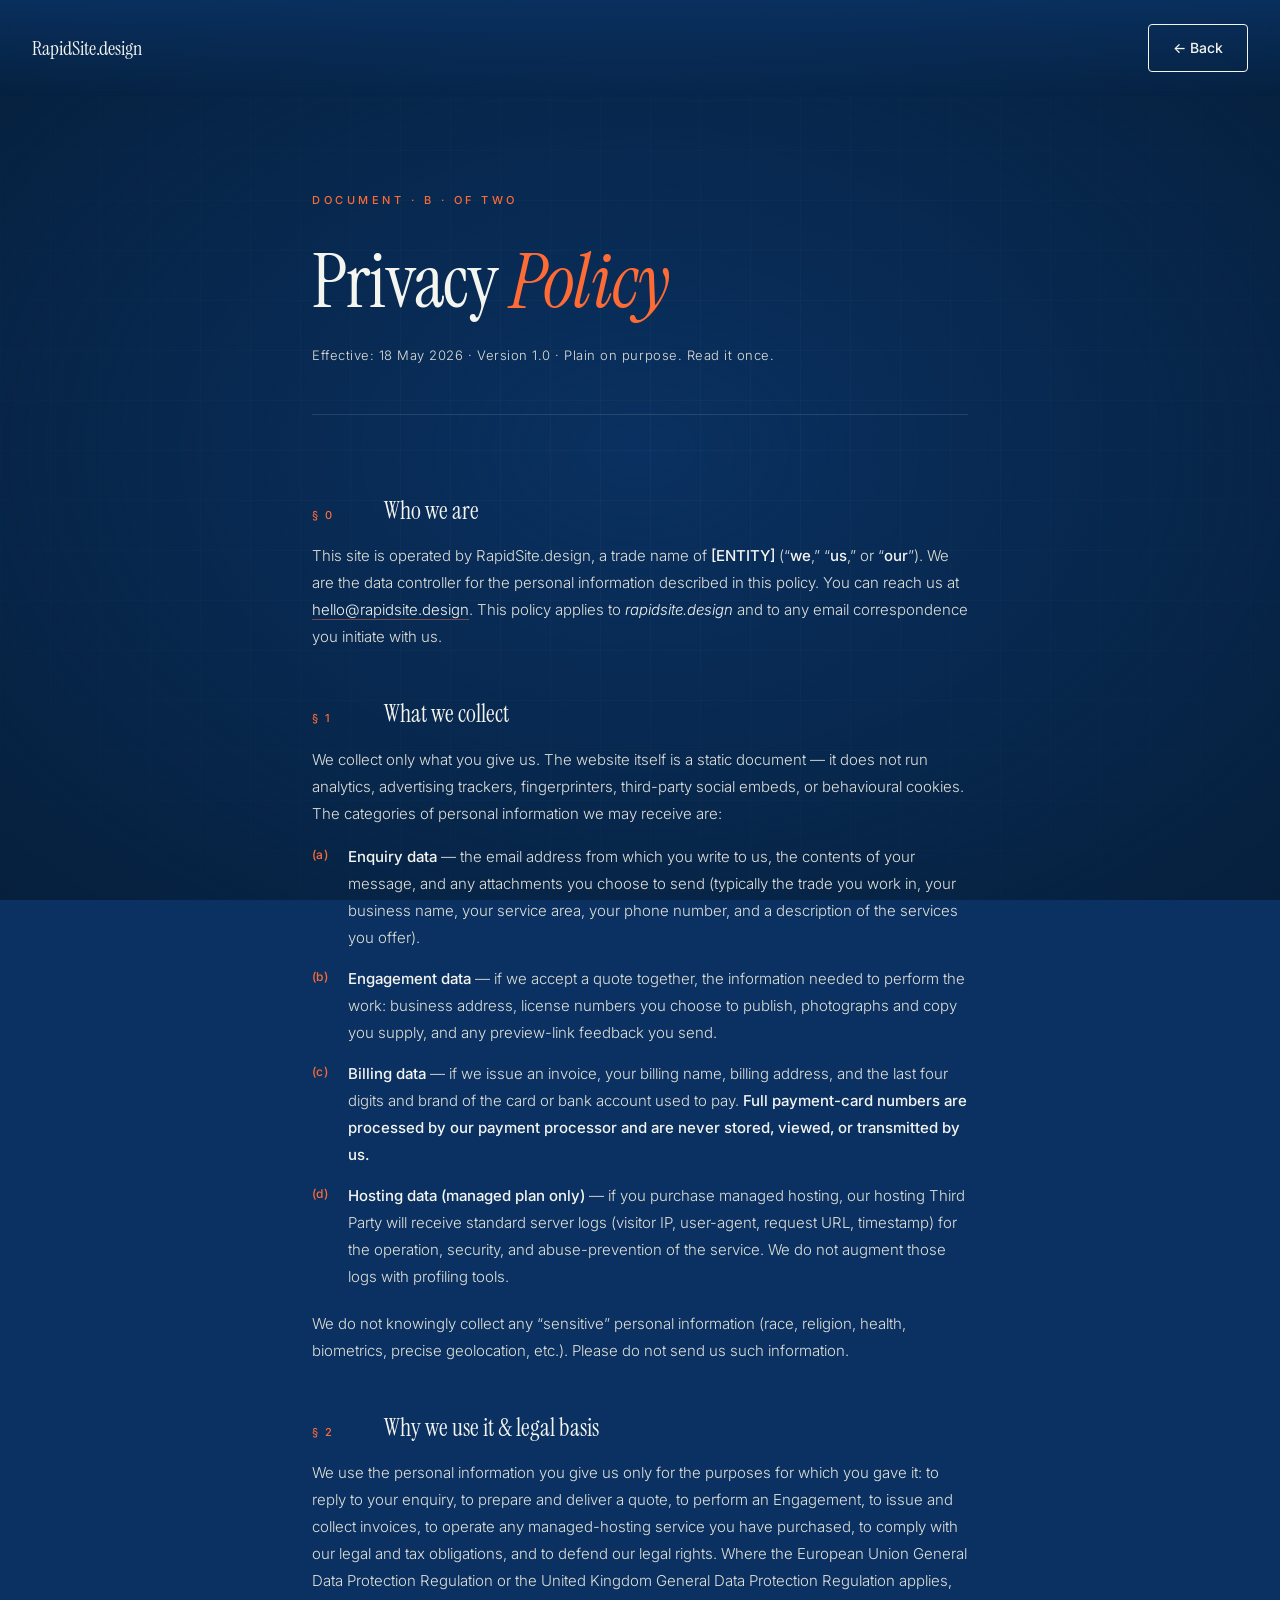
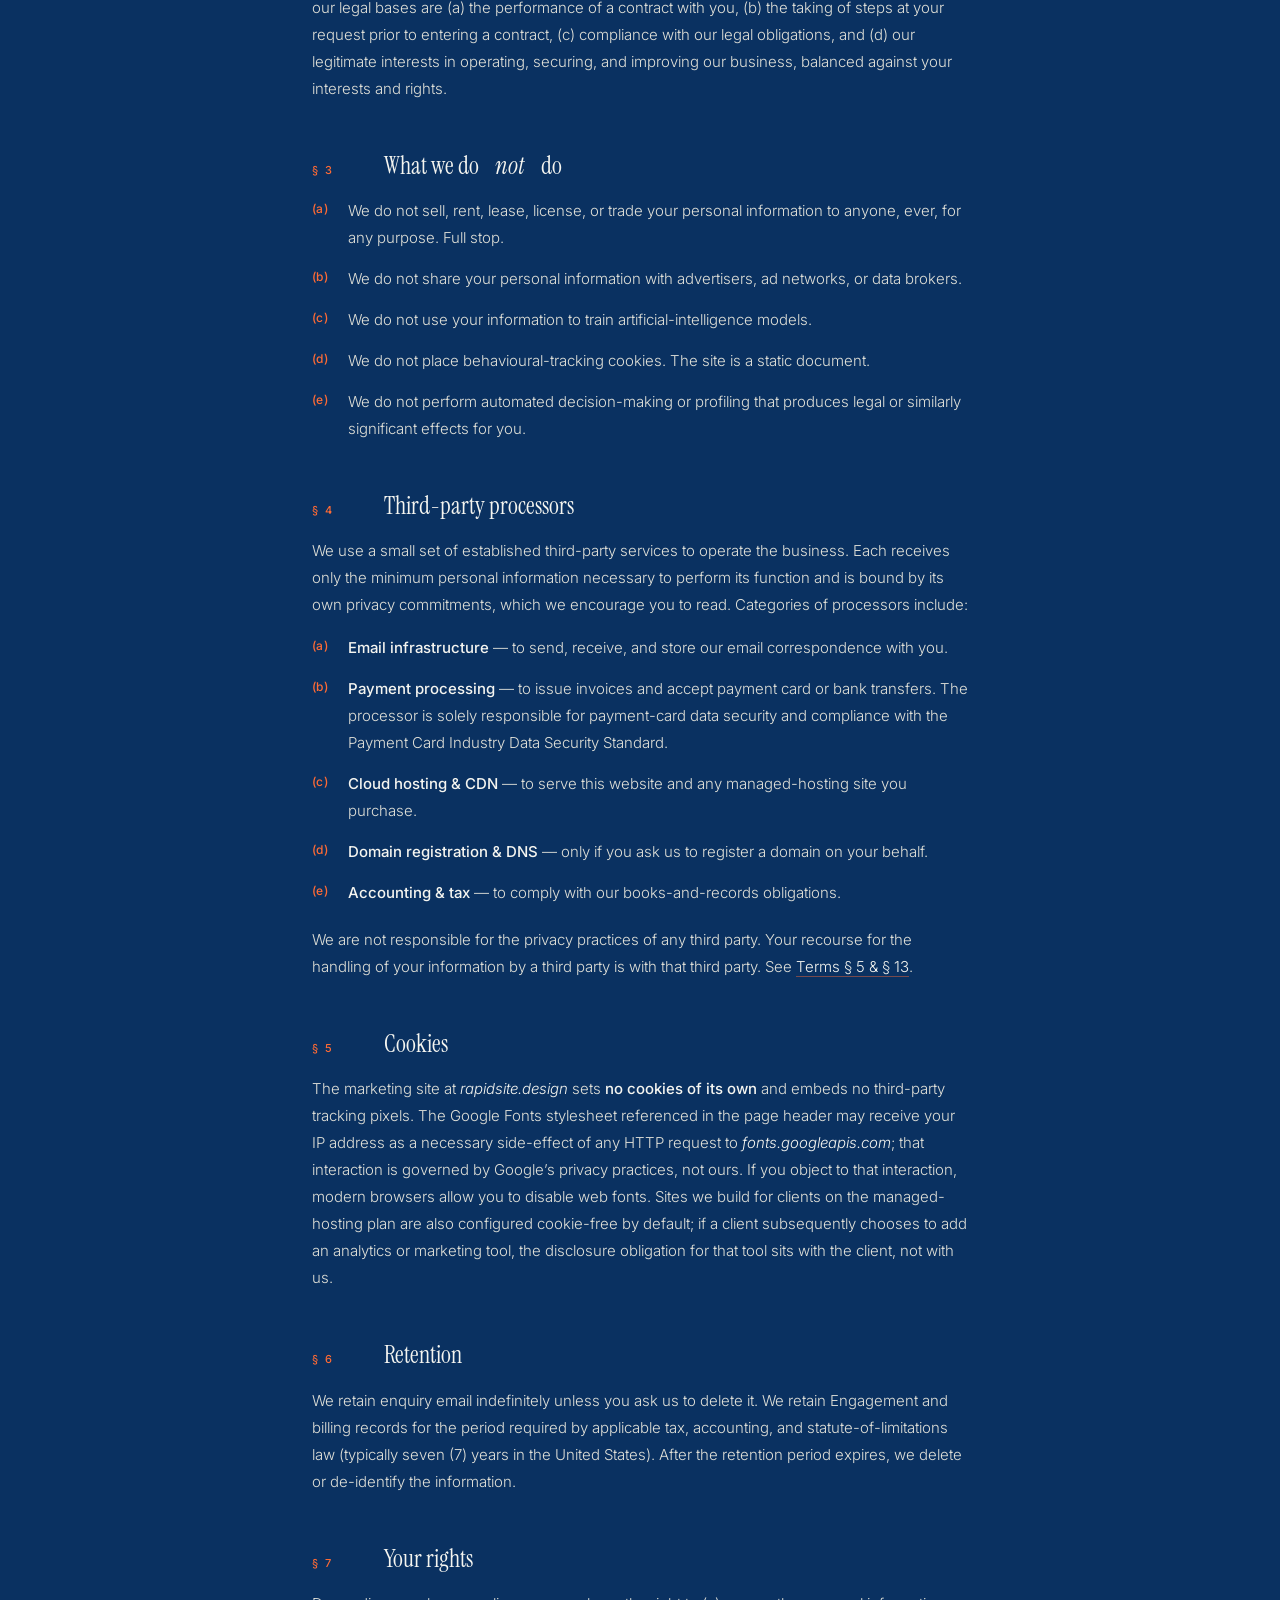
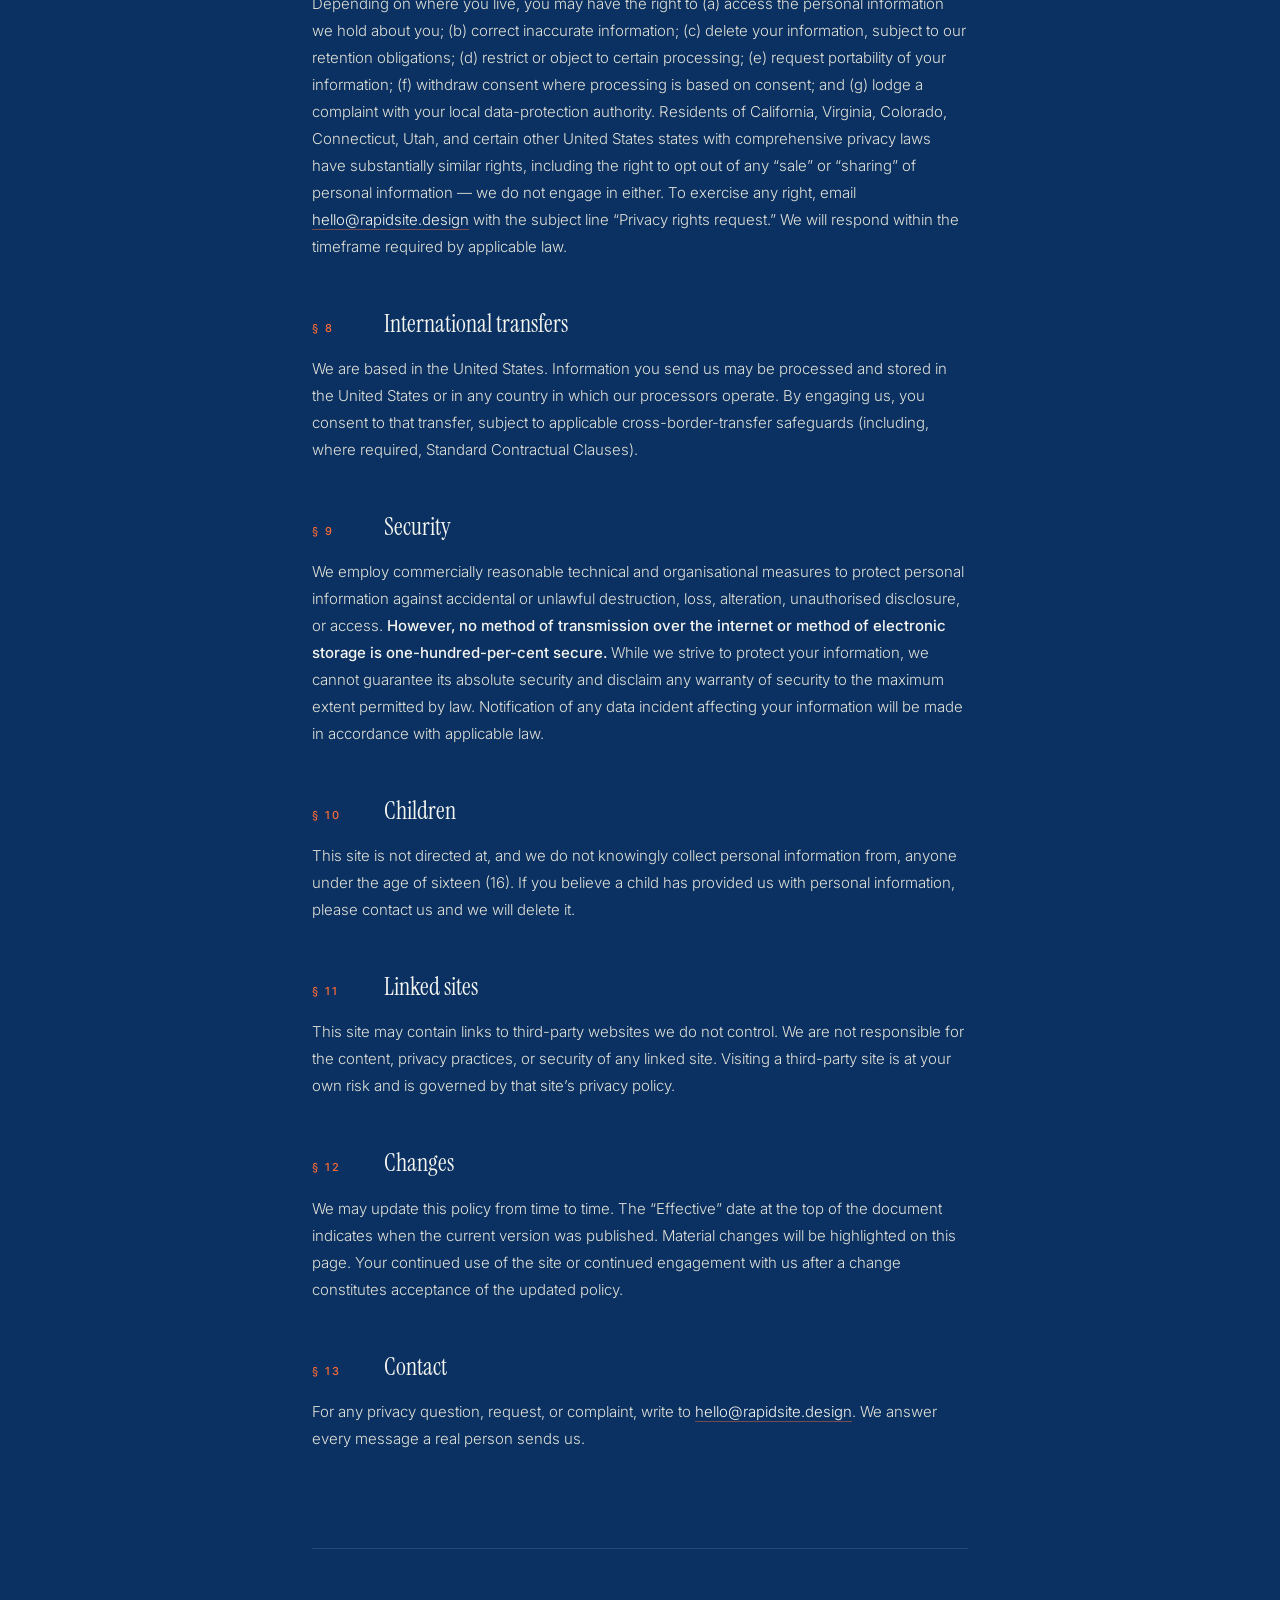
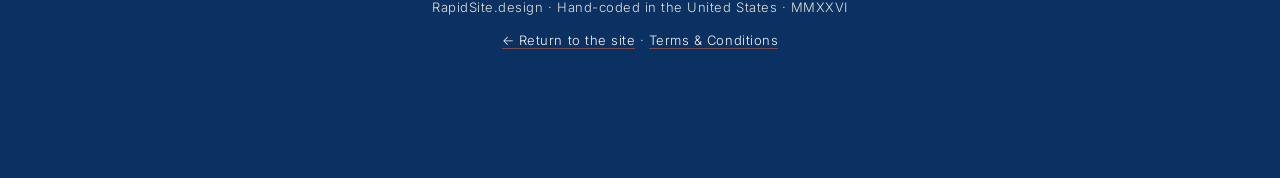
==== privacy.html @ 123881f0 "Initial commit: RapidSite.design - Hand-coded minimalist portfolio websites for trade businesses" ====
<!DOCTYPE html>
<html lang="en">
<head>
    <meta charset="UTF-8">
    <meta name="viewport" content="width=device-width, initial-scale=1.0">
    <title>Privacy Policy — RapidSite.design</title>
    <meta name="description" content="How RapidSite.design treats the very small amount of personal data it ever sees.">
    <link rel="preconnect" href="https://fonts.googleapis.com">
    <link rel="preconnect" href="https://fonts.gstatic.com" crossorigin>
    <link href="https://fonts.googleapis.com/css2?family=Instrument+Serif:ital,wght@0,400;0,500;0,600;1,400;1,500&family=Inter:wght@300;400;500;600&display=swap" rel="stylesheet">
    <link rel="icon" type="image/svg+xml" href="data:image/svg+xml,%3Csvg xmlns='http://www.w3.org/2000/svg' viewBox='0 0 64 64'%3E%3Crect width='64' height='64' fill='%230A3161'/%3E%3Cg stroke='%23FF6B35' stroke-width='2.5' fill='none' stroke-linecap='square'%3E%3Cpath d='M14 14 L14 50'/%3E%3Cpath d='M14 14 L34 14 Q44 14 44 24 Q44 34 34 34 L14 34'/%3E%3Cpath d='M30 34 L48 50'/%3E%3C/g%3E%3Ccircle cx='52' cy='14' r='3' fill='%23FF6B35'/%3E%3C/svg%3E">
    <link rel="stylesheet" href="styles.css">
</head>
<body class="legal-body">
    <nav class="nav">
        <a href="index.html" class="nav-brand-link"><span class="nav-brand">RapidSite.design</span></a>
        <a href="index.html" class="nav-cta">&larr; Back</a>
    </nav>

    <main class="legal-page">
        <header class="legal-header">
            <span class="legal-kicker">DOCUMENT &middot; B &middot; OF TWO</span>
            <h1 class="legal-title">Privacy <em>Policy</em></h1>
            <p class="legal-meta">Effective: 18 May 2026 &middot; Version 1.0 &middot; Plain on purpose. Read it once.</p>
        </header>

        <section class="legal-section">
            <h2 class="legal-section-title"><span class="legal-num">&sect; 0</span> Who we are</h2>
            <p>This site is operated by RapidSite.design, a trade name of <strong>[ENTITY]</strong> (&ldquo;<strong>we</strong>,&rdquo; &ldquo;<strong>us</strong>,&rdquo; or &ldquo;<strong>our</strong>&rdquo;). We are the data controller for the personal information described in this policy. You can reach us at <a href="mailto:hello@rapidsite.design" class="legal-link">hello@rapidsite.design</a>. This policy applies to <em>rapidsite.design</em> and to any email correspondence you initiate with us.</p>
        </section>

        <section class="legal-section">
            <h2 class="legal-section-title"><span class="legal-num">&sect; 1</span> What we collect</h2>
            <p>We collect only what you give us. The website itself is a static document &mdash; it does not run analytics, advertising trackers, fingerprinters, third-party social embeds, or behavioural cookies. The categories of personal information we may receive are:</p>
            <ol class="legal-list">
                <li><strong>Enquiry data</strong> &mdash; the email address from which you write to us, the contents of your message, and any attachments you choose to send (typically the trade you work in, your business name, your service area, your phone number, and a description of the services you offer).</li>
                <li><strong>Engagement data</strong> &mdash; if we accept a quote together, the information needed to perform the work: business address, license numbers you choose to publish, photographs and copy you supply, and any preview-link feedback you send.</li>
                <li><strong>Billing data</strong> &mdash; if we issue an invoice, your billing name, billing address, and the last four digits and brand of the card or bank account used to pay. <strong>Full payment-card numbers are processed by our payment processor and are never stored, viewed, or transmitted by us.</strong></li>
                <li><strong>Hosting data (managed plan only)</strong> &mdash; if you purchase managed hosting, our hosting Third Party will receive standard server logs (visitor IP, user-agent, request URL, timestamp) for the operation, security, and abuse-prevention of the service. We do not augment those logs with profiling tools.</li>
            </ol>
            <p>We do not knowingly collect any &ldquo;sensitive&rdquo; personal information (race, religion, health, biometrics, precise geolocation, etc.). Please do not send us such information.</p>
        </section>

        <section class="legal-section">
            <h2 class="legal-section-title"><span class="legal-num">&sect; 2</span> Why we use it &amp; legal basis</h2>
            <p>We use the personal information you give us only for the purposes for which you gave it: to reply to your enquiry, to prepare and deliver a quote, to perform an Engagement, to issue and collect invoices, to operate any managed-hosting service you have purchased, to comply with our legal and tax obligations, and to defend our legal rights. Where the European Union General Data Protection Regulation or the United Kingdom General Data Protection Regulation applies, our legal bases are (a) the performance of a contract with you, (b) the taking of steps at your request prior to entering a contract, (c) compliance with our legal obligations, and (d) our legitimate interests in operating, securing, and improving our business, balanced against your interests and rights.</p>
        </section>

        <section class="legal-section">
            <h2 class="legal-section-title"><span class="legal-num">&sect; 3</span> What we do <em>not</em> do</h2>
            <ol class="legal-list">
                <li>We do not sell, rent, lease, license, or trade your personal information to anyone, ever, for any purpose. Full stop.</li>
                <li>We do not share your personal information with advertisers, ad networks, or data brokers.</li>
                <li>We do not use your information to train artificial-intelligence models.</li>
                <li>We do not place behavioural-tracking cookies. The site is a static document.</li>
                <li>We do not perform automated decision-making or profiling that produces legal or similarly significant effects for you.</li>
            </ol>
        </section>

        <section class="legal-section">
            <h2 class="legal-section-title"><span class="legal-num">&sect; 4</span> Third-party processors</h2>
            <p>We use a small set of established third-party services to operate the business. Each receives only the minimum personal information necessary to perform its function and is bound by its own privacy commitments, which we encourage you to read. Categories of processors include:</p>
            <ol class="legal-list">
                <li><strong>Email infrastructure</strong> &mdash; to send, receive, and store our email correspondence with you.</li>
                <li><strong>Payment processing</strong> &mdash; to issue invoices and accept payment card or bank transfers. The processor is solely responsible for payment-card data security and compliance with the Payment Card Industry Data Security Standard.</li>
                <li><strong>Cloud hosting &amp; CDN</strong> &mdash; to serve this website and any managed-hosting site you purchase.</li>
                <li><strong>Domain registration &amp; DNS</strong> &mdash; only if you ask us to register a domain on your behalf.</li>
                <li><strong>Accounting &amp; tax</strong> &mdash; to comply with our books-and-records obligations.</li>
            </ol>
            <p>We are not responsible for the privacy practices of any third party. Your recourse for the handling of your information by a third party is with that third party. See <a href="terms.html#fm" class="legal-link">Terms &sect; 5 &amp; &sect; 13</a>.</p>
        </section>

        <section class="legal-section">
            <h2 class="legal-section-title"><span class="legal-num">&sect; 5</span> Cookies</h2>
            <p>The marketing site at <em>rapidsite.design</em> sets <strong>no cookies of its own</strong> and embeds no third-party tracking pixels. The Google Fonts stylesheet referenced in the page header may receive your IP address as a necessary side-effect of any HTTP request to <em>fonts.googleapis.com</em>; that interaction is governed by Google&rsquo;s privacy practices, not ours. If you object to that interaction, modern browsers allow you to disable web fonts. Sites we build for clients on the managed-hosting plan are also configured cookie-free by default; if a client subsequently chooses to add an analytics or marketing tool, the disclosure obligation for that tool sits with the client, not with us.</p>
        </section>

        <section class="legal-section">
            <h2 class="legal-section-title"><span class="legal-num">&sect; 6</span> Retention</h2>
            <p>We retain enquiry email indefinitely unless you ask us to delete it. We retain Engagement and billing records for the period required by applicable tax, accounting, and statute-of-limitations law (typically seven (7) years in the United States). After the retention period expires, we delete or de-identify the information.</p>
        </section>

        <section class="legal-section">
            <h2 class="legal-section-title"><span class="legal-num">&sect; 7</span> Your rights</h2>
            <p>Depending on where you live, you may have the right to (a) access the personal information we hold about you; (b) correct inaccurate information; (c) delete your information, subject to our retention obligations; (d) restrict or object to certain processing; (e) request portability of your information; (f) withdraw consent where processing is based on consent; and (g) lodge a complaint with your local data-protection authority. Residents of California, Virginia, Colorado, Connecticut, Utah, and certain other United States states with comprehensive privacy laws have substantially similar rights, including the right to opt out of any &ldquo;sale&rdquo; or &ldquo;sharing&rdquo; of personal information &mdash; we do not engage in either. To exercise any right, email <a href="mailto:hello@rapidsite.design?subject=Privacy%20rights%20request" class="legal-link">hello@rapidsite.design</a> with the subject line &ldquo;Privacy rights request.&rdquo; We will respond within the timeframe required by applicable law.</p>
        </section>

        <section class="legal-section">
            <h2 class="legal-section-title"><span class="legal-num">&sect; 8</span> International transfers</h2>
            <p>We are based in the United States. Information you send us may be processed and stored in the United States or in any country in which our processors operate. By engaging us, you consent to that transfer, subject to applicable cross-border-transfer safeguards (including, where required, Standard Contractual Clauses).</p>
        </section>

        <section class="legal-section">
            <h2 class="legal-section-title"><span class="legal-num">&sect; 9</span> Security</h2>
            <p>We employ commercially reasonable technical and organisational measures to protect personal information against accidental or unlawful destruction, loss, alteration, unauthorised disclosure, or access. <strong>However, no method of transmission over the internet or method of electronic storage is one-hundred-per-cent secure.</strong> While we strive to protect your information, we cannot guarantee its absolute security and disclaim any warranty of security to the maximum extent permitted by law. Notification of any data incident affecting your information will be made in accordance with applicable law.</p>
        </section>

        <section class="legal-section">
            <h2 class="legal-section-title"><span class="legal-num">&sect; 10</span> Children</h2>
            <p>This site is not directed at, and we do not knowingly collect personal information from, anyone under the age of sixteen (16). If you believe a child has provided us with personal information, please contact us and we will delete it.</p>
        </section>

        <section class="legal-section">
            <h2 class="legal-section-title"><span class="legal-num">&sect; 11</span> Linked sites</h2>
            <p>This site may contain links to third-party websites we do not control. We are not responsible for the content, privacy practices, or security of any linked site. Visiting a third-party site is at your own risk and is governed by that site&rsquo;s privacy policy.</p>
        </section>

        <section class="legal-section">
            <h2 class="legal-section-title"><span class="legal-num">&sect; 12</span> Changes</h2>
            <p>We may update this policy from time to time. The &ldquo;Effective&rdquo; date at the top of the document indicates when the current version was published. Material changes will be highlighted on this page. Your continued use of the site or continued engagement with us after a change constitutes acceptance of the updated policy.</p>
        </section>

        <section class="legal-section">
            <h2 class="legal-section-title"><span class="legal-num">&sect; 13</span> Contact</h2>
            <p>For any privacy question, request, or complaint, write to <a href="mailto:hello@rapidsite.design?subject=Privacy" class="legal-link">hello@rapidsite.design</a>. We answer every message a real person sends us.</p>
        </section>

        <footer class="legal-footer">
            <p class="legal-meta">RapidSite.design &middot; Hand-coded in the United States &middot; MMXXVI</p>
            <p class="legal-meta"><a href="index.html" class="legal-link">&larr; Return to the site</a> &middot; <a href="terms.html" class="legal-link">Terms &amp; Conditions</a></p>
        </footer>
    </main>
</body>
</html>
---- styles.css ----
/* Construction-Grade Blueprint Palette */
:root {
    --blueprint-blue: #0A3161;
    --chalk-white: #F5F5F0;
    --safety-orange: #FF6B35;
    --pencil-graphite: #2C3E50;
    --paper-warmth: #F8F4E8;
    --blueprint-dark: #06203D;
    --chalk-shadow: #E0E0D8;
}

/* Reset & Base */
*, *::before, *::after {
    margin: 0;
    padding: 0;
    box-sizing: border-box;
}

html {
    scroll-behavior: smooth;
}

body {
    font-family: 'Inter', sans-serif;
    background: var(--blueprint-blue);
    color: var(--chalk-white);
    line-height: 1.6;
    overflow-x: hidden;
    cursor: none; /* Custom cursor */
}

/* Living Texture - Blueprint Grid Background */
body::before {
    content: '';
    position: fixed;
    top: 0;
    left: 0;
    width: 100%;
    height: 100%;
    background-image: 
        linear-gradient(rgba(245, 245, 240, 0.03) 1px, transparent 1px),
        linear-gradient(90deg, rgba(245, 245, 240, 0.03) 1px, transparent 1px);
    background-size: 50px 50px;
    pointer-events: none;
    z-index: 0;
}

body::after {
    content: '';
    position: fixed;
    top: 0;
    left: 0;
    width: 100%;
    height: 100%;
    background: radial-gradient(ellipse at center, transparent 0%, var(--blueprint-dark) 100%);
    pointer-events: none;
    z-index: 0;
}

/* Custom Cursor */
.cursor {
    position: fixed;
    width: 20px;
    height: 20px;
    border: 2px solid var(--safety-orange);
    border-radius: 50%;
    pointer-events: none;
    z-index: 10000;
    transform: translate(-50%, -50%);
    transition: transform 0.15s cubic-bezier(0.25, 0.46, 0.45, 0.94), 
                width 0.15s ease, 
                height 0.15s ease,
                border-color 0.15s ease;
    mix-blend-mode: difference;
}

.cursor.hover {
    width: 50px;
    height: 50px;
    border-color: var(--chalk-white);
}

.cursor.active {
    transform: translate(-50%, -50%) scale(0.8);
}

/* Loader */
.loader {
    position: fixed;
    top: 0;
    left: 0;
    width: 100%;
    height: 100%;
    background: var(--blueprint-blue);
    display: flex;
    flex-direction: column;
    align-items: center;
    justify-content: center;
    z-index: 9999;
    transition: opacity 0.8s cubic-bezier(0.25, 0.46, 0.45, 0.94), 
                visibility 0.8s ease;
}

.loader.hidden {
    opacity: 0;
    visibility: hidden;
}

.loader-line {
    width: 0;
    height: 2px;
    background: var(--safety-orange);
    margin-bottom: 2rem;
    transition: width 0.05s linear;
}

.loader-counter {
    font-family: 'Instrument Serif', serif;
    font-size: 4rem;
    font-weight: 400;
    color: var(--chalk-white);
    margin-bottom: 1rem;
}

.loader-text {
    font-family: 'Inter', sans-serif;
    font-size: 0.875rem;
    font-weight: 300;
    letter-spacing: 0.1em;
    text-transform: uppercase;
    color: var(--chalk-shadow);
}

/* Navigation */
.nav {
    position: fixed;
    top: 0;
    left: 0;
    width: 100%;
    padding: 1.5rem 2rem;
    display: flex;
    justify-content: space-between;
    align-items: center;
    z-index: 1000;
    background: linear-gradient(to bottom, var(--blueprint-blue) 0%, transparent 100%);
}

.nav-brand {
    font-family: 'Instrument Serif', serif;
    font-size: 1.25rem;
    font-weight: 500;
    color: var(--chalk-white);
}

.nav-cta {
    font-family: 'Inter', sans-serif;
    font-size: 0.875rem;
    font-weight: 500;
    color: var(--chalk-white);
    text-decoration: none;
    padding: 0.75rem 1.5rem;
    border: 1px solid var(--chalk-white);
    border-radius: 4px;
    transition: all 0.3s cubic-bezier(0.25, 0.46, 0.45, 0.94);
}

.nav-cta:hover {
    background: var(--chalk-white);
    color: var(--blueprint-blue);
}

/* Hero */
.hero {
    min-height: 100vh;
    display: flex;
    align-items: center;
    padding: 8rem 2rem 4rem;
    position: relative;
    z-index: 1;
}

.hero-content {
    max-width: 800px;
}

.hero-title {
    font-family: 'Instrument Serif', serif;
    font-size: clamp(2.5rem, 6vw, 5rem);
    font-weight: 400;
    line-height: 1.1;
    margin-bottom: 2rem;
    color: var(--chalk-white);
}

.title-line {
    display: block;
    opacity: 0;
    transform: translateY(30px);
    transition: opacity 0.8s cubic-bezier(0.25, 0.46, 0.45, 0.94),
                transform 0.8s cubic-bezier(0.25, 0.46, 0.45, 0.94);
}

.title-line.visible {
    opacity: 1;
    transform: translateY(0);
}

.title-accent {
    color: var(--safety-orange);
    font-style: italic;
}

.hero-subhead {
    font-family: 'Inter', sans-serif;
    font-size: 1.125rem;
    font-weight: 300;
    color: var(--chalk-shadow);
    margin-bottom: 2.5rem;
    max-width: 500px;
    opacity: 0;
    transform: translateY(20px);
    transition: opacity 0.8s cubic-bezier(0.25, 0.46, 0.45, 0.94) 0.2s,
                transform 0.8s cubic-bezier(0.25, 0.46, 0.45, 0.94) 0.2s;
}

.hero-subhead.visible {
    opacity: 1;
    transform: translateY(0);
}

/* Site mockup SVGs */
.site-mockup {
    width: 100%;
    height: auto;
    display: block;
    filter: drop-shadow(0 30px 60px rgba(0, 0, 0, 0.45));
}

.hero-visual {
    position: absolute;
    right: 4%;
    top: 50%;
    transform: translateY(-50%) rotate(2.4deg);
    width: clamp(280px, 32vw, 440px);
    opacity: 0;
    transition: opacity 1.2s cubic-bezier(0.25, 0.46, 0.45, 0.94) 0.5s,
                transform 1.4s cubic-bezier(0.25, 0.46, 0.45, 0.94) 0.5s;
}

.hero-visual.visible {
    opacity: 1;
    transform: translateY(-50%) rotate(2.4deg);
}

.hero-stamp {
    position: absolute;
    bottom: -40px;
    left: -50px;
    width: 160px;
    height: 160px;
    transform: rotate(-6deg);
    pointer-events: none;
    opacity: 0.92;
    animation: stamp-breathe 6s ease-in-out infinite;
}

@keyframes stamp-breathe {
    0%, 100% { transform: rotate(-6deg) scale(1); }
    50% { transform: rotate(-6deg) scale(1.04); }
}

@media (max-width: 1024px) {
    .hero-visual { display: none; }
}

/* Buttons */
.btn-primary {
    display: inline-block;
    font-family: 'Inter', sans-serif;
    font-size: 1rem;
    font-weight: 500;
    color: var(--blueprint-blue);
    background: var(--safety-orange);
    padding: 1rem 2rem;
    border: none;
    border-radius: 4px;
    text-decoration: none;
    cursor: none;
    transition: all 0.3s cubic-bezier(0.25, 0.46, 0.45, 0.94);
    opacity: 0;
    transform: translateY(20px);
}

.btn-primary.visible {
    opacity: 1;
    transform: translateY(0);
}

.btn-primary:hover {
    background: var(--chalk-white);
    transform: translateY(-2px);
    box-shadow: 0 10px 30px rgba(255, 107, 53, 0.3);
}

/* Sections */
.section {
    padding: 8rem 2rem;
    position: relative;
    z-index: 1;
    border-top: 1px solid rgba(245, 245, 240, 0.1);
}

.section-header {
    margin-bottom: 4rem;
}

.section-number {
    font-family: 'Inter', sans-serif;
    font-size: 0.875rem;
    font-weight: 300;
    letter-spacing: 0.2em;
    text-transform: uppercase;
    color: var(--safety-orange);
    margin-bottom: 1rem;
    display: block;
}

.section-title {
    font-family: 'Instrument Serif', serif;
    font-size: clamp(2rem, 4vw, 3.5rem);
    font-weight: 400;
    color: var(--chalk-white);
}

.section-content {
    max-width: 900px;
}

.section-text {
    font-family: 'Inter', sans-serif;
    font-size: 1.125rem;
    font-weight: 300;
    line-height: 1.8;
    color: var(--chalk-shadow);
    margin-bottom: 2rem;
}

/* Problem Section */
.comparison-item {
    text-align: center;
    padding: 2rem;
    border: 1px solid rgba(245, 245, 240, 0.1);
    border-radius: 8px;
    transition: all 0.3s ease;
}

.comparison-item:hover {
    border-color: var(--safety-orange);
}

.comparison-item .site-mockup {
    margin-bottom: 1.25rem;
    border-radius: 4px;
    transition: transform 0.5s cubic-bezier(0.25, 0.46, 0.45, 0.94);
}

.comparison-item:hover .site-mockup {
    transform: translateY(-6px);
}

.comparison-item.featured {
    border-color: rgba(255, 107, 53, 0.4);
}

.comparison-label {
    font-family: 'Inter', sans-serif;
    font-size: 0.75rem;
    font-weight: 500;
    letter-spacing: 0.18em;
    text-transform: uppercase;
    color: var(--chalk-shadow);
    display: block;
    text-align: center;
}

.comparison-item.featured .comparison-label {
    color: var(--safety-orange);
}

/* What You Get */
.feature-list {
    list-style: none;
}

.feature-item {
    font-family: 'Inter', sans-serif;
    font-size: 1.125rem;
    font-weight: 300;
    color: var(--chalk-shadow);
    padding: 1rem 0;
    border-bottom: 1px solid rgba(245, 245, 240, 0.1);
    transition: all 0.3s ease;
}

.feature-item:hover {
    color: var(--chalk-white);
    padding-left: 1rem;
    border-color: var(--safety-orange);
}

.feature-item::before {
    content: '→';
    margin-right: 1rem;
    color: var(--safety-orange);
    opacity: 0;
    transition: opacity 0.3s ease;
}

.feature-item:hover::before {
    opacity: 1;
}

/* Pricing */
.pricing-grid {
    display: grid;
    grid-template-columns: repeat(auto-fit, minmax(280px, 1fr));
    gap: 2rem;
}

.pricing-card {
    padding: 2.5rem;
    border: 1px solid rgba(245, 245, 240, 0.1);
    border-radius: 8px;
    transition: all 0.3s cubic-bezier(0.25, 0.46, 0.45, 0.94);
    position: relative;
}

.pricing-card:hover {
    transform: translateY(-8px);
    border-color: var(--safety-orange);
    box-shadow: 0 20px 40px rgba(0, 0, 0, 0.3);
}

.pricing-card.featured {
    border-color: var(--safety-orange);
    background: rgba(255, 107, 53, 0.05);
}

.pricing-badge {
    position: absolute;
    top: -12px;
    right: 2rem;
    background: var(--safety-orange);
    color: var(--blueprint-blue);
    padding: 0.25rem 1rem;
    font-family: 'Inter', sans-serif;
    font-size: 0.75rem;
    font-weight: 600;
    border-radius: 20px;
}

.pricing-title {
    font-family: 'Instrument Serif', serif;
    font-size: 1.5rem;
    font-weight: 400;
    color: var(--chalk-white);
    margin-bottom: 1rem;
}

.pricing-price {
    font-family: 'Instrument Serif', serif;
    font-size: 3rem;
    font-weight: 500;
    color: var(--safety-orange);
    margin-bottom: 1rem;
}

.pricing-period {
    font-size: 1rem;
    color: var(--chalk-shadow);
}

.pricing-desc {
    font-family: 'Inter', sans-serif;
    font-size: 0.875rem;
    font-weight: 300;
    color: var(--chalk-shadow);
    margin-bottom: 2rem;
}

.pricing-cta {
    width: 100%;
    text-align: center;
    opacity: 1;
    transform: translateY(0);
}

/* How It Works */
.steps {
    display: grid;
    gap: 3rem;
}

.step {
    display: flex;
    align-items: flex-start;
    gap: 1.5rem;
}

.step-number {
    font-family: 'Instrument Serif', serif;
    font-size: 3rem;
    font-weight: 500;
    color: var(--safety-orange);
    line-height: 1;
    flex-shrink: 0;
}

.step-title {
    font-family: 'Inter', sans-serif;
    font-size: 1.25rem;
    font-weight: 400;
    color: var(--chalk-white);
    padding-top: 0.5rem;
}

/* Guarantee */
.guarantee-text {
    font-family: 'Instrument Serif', serif;
    font-size: 1.75rem;
    font-weight: 400;
    font-style: italic;
    color: var(--chalk-white);
    line-height: 1.4;
    padding: 3rem;
    border-left: 4px solid var(--safety-orange);
    background: rgba(255, 107, 53, 0.05);
}

/* Examples */
.examples-grid {
    display: grid;
    grid-template-columns: repeat(auto-fit, minmax(280px, 1fr));
    gap: 2.5rem;
}

.section.examples .section-content {
    max-width: 1200px;
}

.section.problem .section-content {
    max-width: 1100px;
}

.comparison {
    display: grid;
    grid-template-columns: repeat(auto-fit, minmax(320px, 1fr));
    gap: 2.5rem;
    margin-top: 3rem;
}

.example-item {
    text-align: center;
}

.example-item .site-mockup {
    margin-bottom: 1rem;
    border-radius: 6px;
    transition: transform 0.6s cubic-bezier(0.25, 0.46, 0.45, 0.94);
}

.example-item:hover .site-mockup {
    transform: translateY(-8px) rotate(-0.4deg);
}

.example-label {
    font-family: 'Inter', sans-serif;
    font-size: 0.75rem;
    font-weight: 500;
    letter-spacing: 0.16em;
    text-transform: uppercase;
    color: var(--chalk-shadow);
    display: block;
    text-align: center;
}

/* FAQ */
.faq-list {
    display: flex;
    flex-direction: column;
    gap: 2rem;
}

.faq-item {
    padding: 2rem;
    border: 1px solid rgba(245, 245, 240, 0.1);
    border-radius: 8px;
    transition: all 0.3s ease;
}

.faq-item:hover {
    border-color: var(--safety-orange);
    background: rgba(255, 107, 53, 0.02);
}

.faq-question {
    font-family: 'Instrument Serif', serif;
    font-size: 1.25rem;
    font-weight: 400;
    color: var(--chalk-white);
    margin-bottom: 1rem;
}

.faq-answer {
    font-family: 'Inter', sans-serif;
    font-size: 1rem;
    font-weight: 300;
    color: var(--chalk-shadow);
    line-height: 1.6;
}

/* Footer */
.footer {
    padding: 4rem 2rem;
    border-top: 1px solid rgba(245, 245, 240, 0.1);
    text-align: center;
    position: relative;
    z-index: 1;
}

.footer-content {
    max-width: 600px;
    margin: 0 auto;
}

.footer-tagline {
    font-family: 'Instrument Serif', serif;
    font-size: 1.5rem;
    font-weight: 400;
    font-style: italic;
    color: var(--chalk-white);
    margin-bottom: 1.25rem;
}

.footer-note {
    font-family: 'Inter', sans-serif;
    font-size: 0.9375rem;
    font-weight: 300;
    line-height: 1.7;
    color: var(--chalk-shadow);
    max-width: 460px;
    margin: 0 auto 2rem;
}

.footer-brand {
    margin-bottom: 2rem;
}

.footer-name {
    display: block;
    font-family: 'Instrument Serif', serif;
    font-size: 1.25rem;
    font-weight: 500;
    color: var(--chalk-white);
    margin-bottom: 0.5rem;
}

.footer-sub {
    font-family: 'Inter', sans-serif;
    font-size: 0.875rem;
    font-weight: 300;
    color: var(--chalk-shadow);
}

.footer-link {
    font-family: 'Inter', sans-serif;
    font-size: 0.875rem;
    font-weight: 400;
    color: var(--safety-orange);
    text-decoration: none;
    transition: color 0.3s ease;
}

.footer-link:hover {
    color: var(--chalk-white);
}

/* ===== Legal Pages ===== */
.legal-body {
    cursor: auto;
}

.legal-body .nav {
    background: linear-gradient(to bottom, rgba(10, 49, 97, 0.92) 0%, transparent 100%);
    backdrop-filter: blur(8px);
}

.nav-brand-link {
    text-decoration: none;
    color: inherit;
}

.legal-page {
    max-width: 720px;
    margin: 0 auto;
    padding: 12rem 2rem 8rem;
    position: relative;
    z-index: 1;
}

.legal-header {
    margin-bottom: 5rem;
    border-bottom: 1px solid rgba(245, 245, 240, 0.12);
    padding-bottom: 3rem;
}

.legal-kicker {
    display: block;
    font-family: 'Inter', sans-serif;
    font-size: 0.6875rem;
    font-weight: 500;
    letter-spacing: 0.32em;
    text-transform: uppercase;
    color: var(--safety-orange);
    margin-bottom: 2rem;
}

.legal-title {
    font-family: 'Instrument Serif', serif;
    font-size: clamp(2.75rem, 6vw, 4.75rem);
    font-weight: 400;
    line-height: 1.05;
    color: var(--chalk-white);
    letter-spacing: -0.01em;
    margin-bottom: 1.5rem;
}

.legal-title em {
    font-style: italic;
    color: var(--safety-orange);
}

.legal-meta {
    font-family: 'Inter', sans-serif;
    font-size: 0.8125rem;
    font-weight: 300;
    letter-spacing: 0.04em;
    color: var(--chalk-shadow);
    margin: 0;
}

.legal-section {
    margin-bottom: 3rem;
    scroll-margin-top: 6rem;
}

.legal-section-title {
    font-family: 'Instrument Serif', serif;
    font-size: 1.5rem;
    font-weight: 400;
    color: var(--chalk-white);
    margin-bottom: 1rem;
    line-height: 1.3;
    display: flex;
    align-items: baseline;
    gap: 1rem;
}

.legal-num {
    font-family: 'Inter', sans-serif;
    font-size: 0.6875rem;
    font-weight: 500;
    letter-spacing: 0.18em;
    color: var(--safety-orange);
    flex-shrink: 0;
    min-width: 3.5rem;
}

.legal-section p,
.legal-section li {
    font-family: 'Inter', sans-serif;
    font-size: 0.9375rem;
    font-weight: 300;
    line-height: 1.8;
    color: var(--chalk-shadow);
}

.legal-section p {
    margin-bottom: 1rem;
}

.legal-section p:last-child {
    margin-bottom: 0;
}

.legal-section strong {
    color: var(--chalk-white);
    font-weight: 500;
}

.legal-section em {
    color: var(--chalk-white);
    font-style: italic;
}

.legal-list {
    list-style: none;
    counter-reset: legal-counter;
    padding-left: 0;
    margin: 1rem 0 1.25rem;
}

.legal-list li {
    counter-increment: legal-counter;
    padding-left: 2.25rem;
    position: relative;
    margin-bottom: 0.875rem;
}

.legal-list li::before {
    content: "(" counter(legal-counter, lower-alpha) ")";
    position: absolute;
    left: 0;
    top: 0;
    font-family: 'Inter', sans-serif;
    font-size: 0.75rem;
    font-weight: 500;
    color: var(--safety-orange);
    line-height: 1.95;
    letter-spacing: 0.04em;
}

.legal-allcaps {
    text-transform: uppercase;
    font-size: 0.8125rem !important;
    letter-spacing: 0.02em;
    line-height: 1.7 !important;
    color: var(--chalk-shadow);
    border-left: 2px solid var(--safety-orange);
    padding-left: 1.25rem;
}

.legal-link {
    color: var(--chalk-white);
    text-decoration: none;
    border-bottom: 1px solid rgba(255, 107, 53, 0.45);
    transition: border-color 0.25s ease, color 0.25s ease;
}

.legal-link:hover {
    color: var(--safety-orange);
    border-bottom-color: var(--safety-orange);
}

.legal-footer {
    margin-top: 6rem;
    padding-top: 3rem;
    border-top: 1px solid rgba(245, 245, 240, 0.12);
    text-align: center;
}

.legal-footer .legal-meta + .legal-meta {
    margin-top: 0.75rem;
}

@media (max-width: 768px) {
    .legal-page {
        padding: 9rem 1.25rem 5rem;
    }
    .legal-section-title {
        flex-direction: column;
        gap: 0.5rem;
    }
    .legal-num {
        min-width: 0;
    }
}

/* ===== Footer legal row ===== */
.footer-legal {
    margin-top: 2.5rem;
    padding-top: 2rem;
    border-top: 1px solid rgba(245, 245, 240, 0.08);
    display: flex;
    justify-content: center;
    gap: 1.25rem;
    flex-wrap: wrap;
}

.footer-legal a {
    font-family: 'Inter', sans-serif;
    font-size: 0.75rem;
    font-weight: 400;
    letter-spacing: 0.14em;
    text-transform: uppercase;
    color: var(--chalk-shadow);
    text-decoration: none;
    transition: color 0.25s ease;
}

.footer-legal a:hover {
    color: var(--safety-orange);
}

/* Responsive */
@media (max-width: 768px) {
    .hero {
        padding: 6rem 1.5rem 3rem;
    }
    
    .hero-visual {
        display: none;
    }
    
    .section {
        padding: 5rem 1.5rem;
    }
    
    .nav {
        padding: 1rem 1.5rem;
    }
    
    .guarantee-text {
        font-size: 1.25rem;
        padding: 2rem;
    }
    
    .cursor {
        display: none;
    }
    
    body {
        cursor: auto;
    }
    
    .btn-primary {
        cursor: pointer;
    }
}
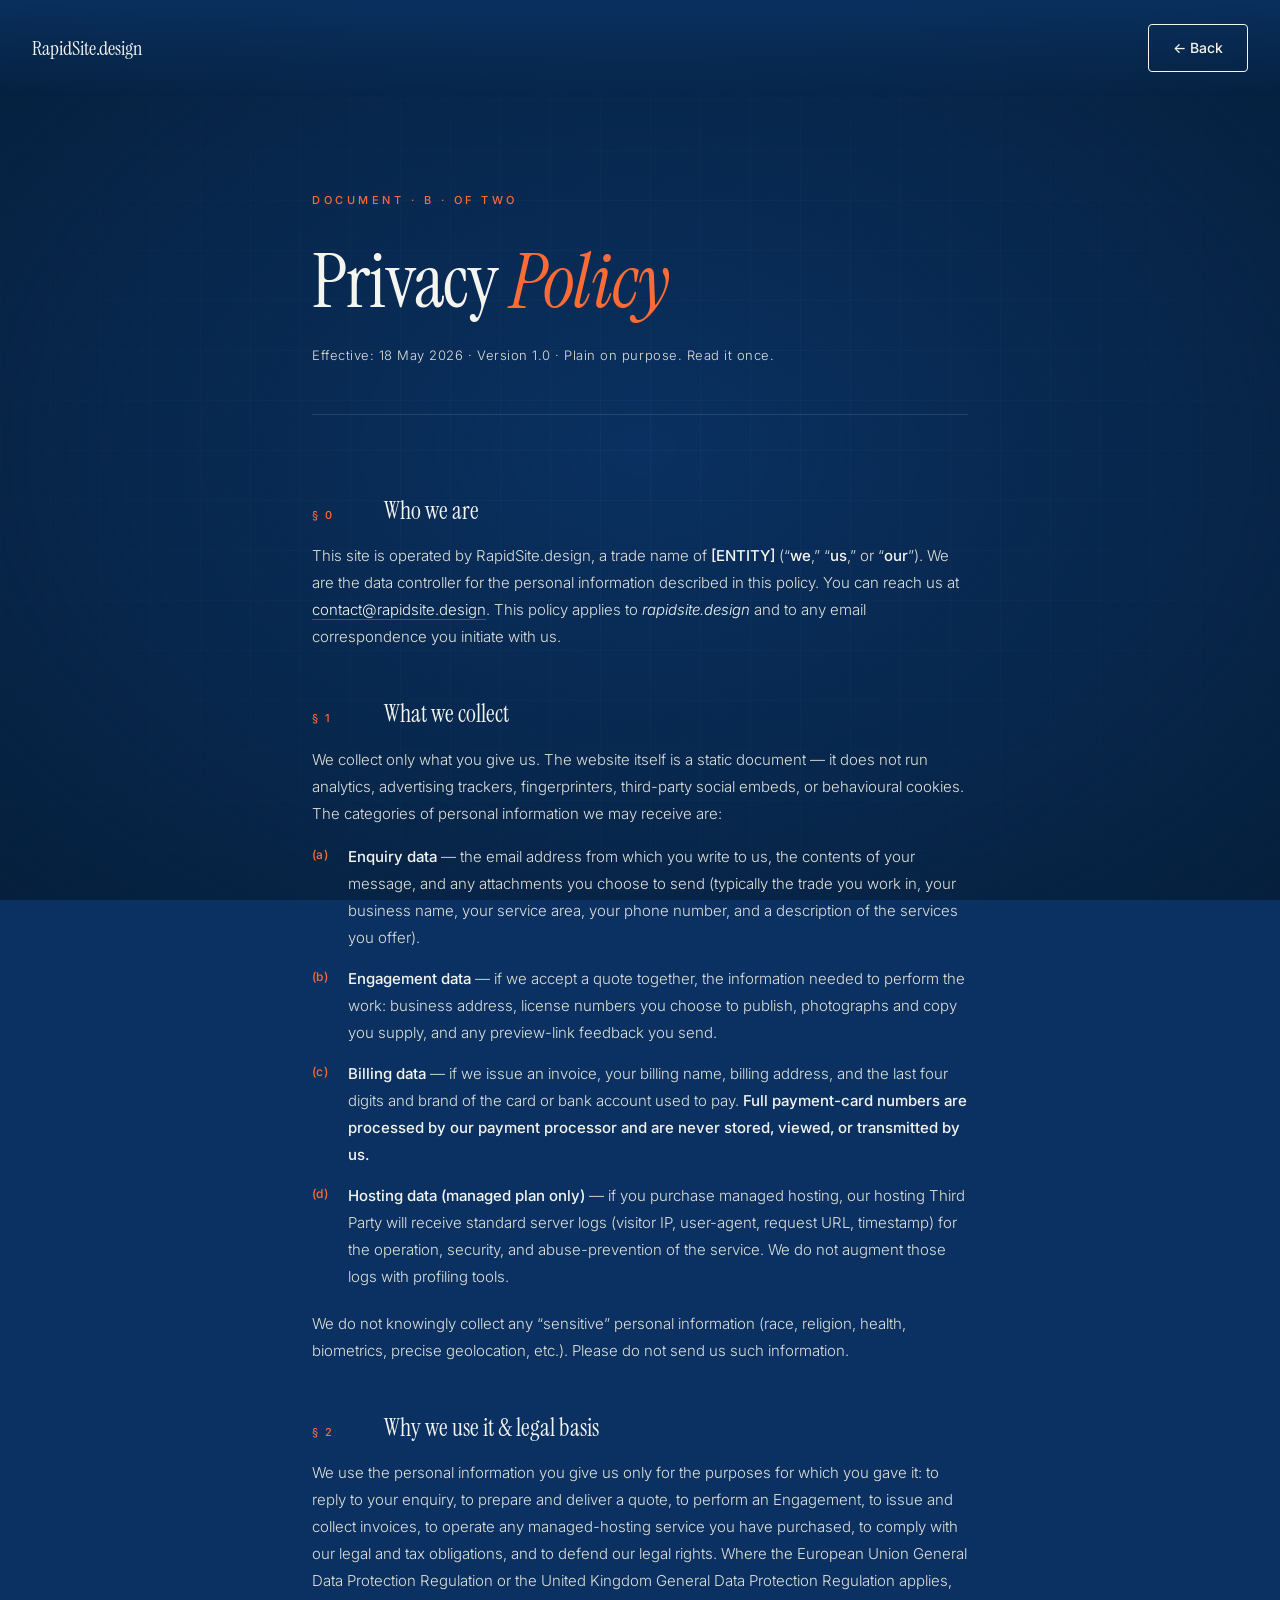
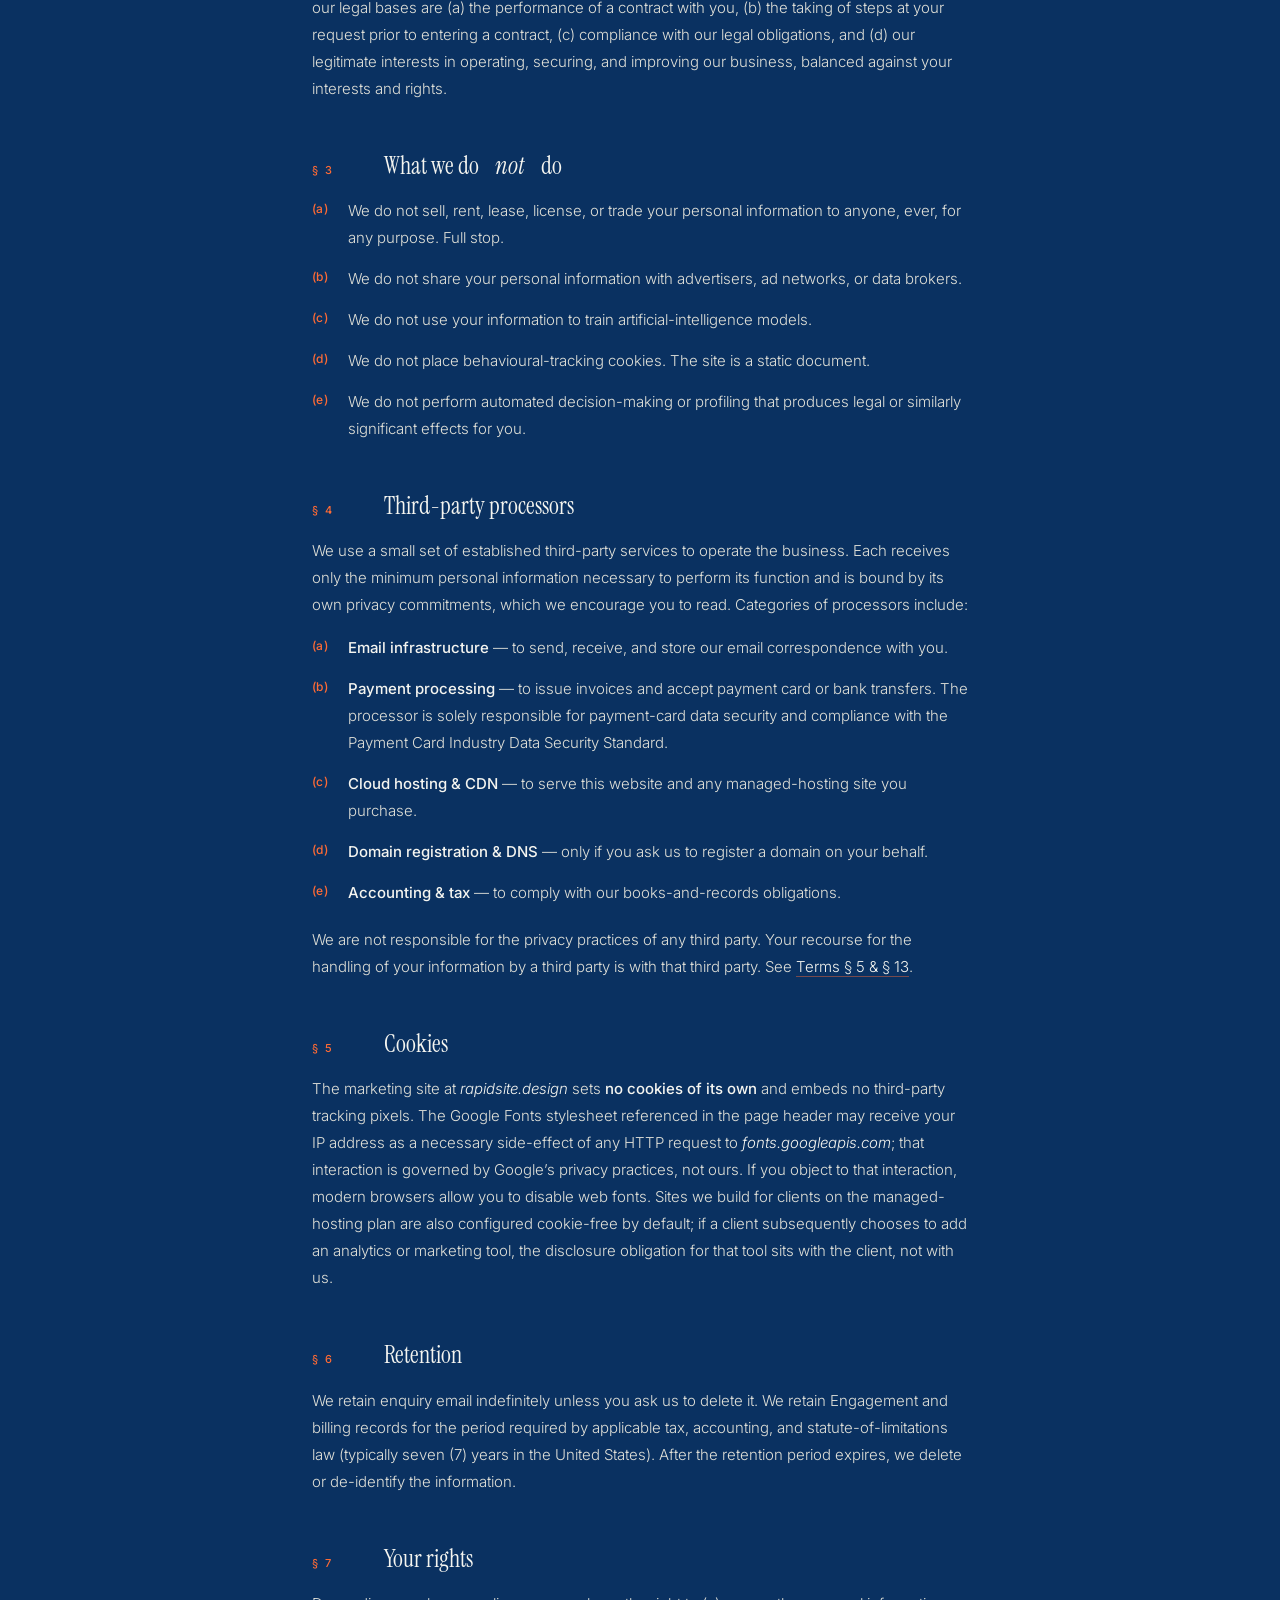
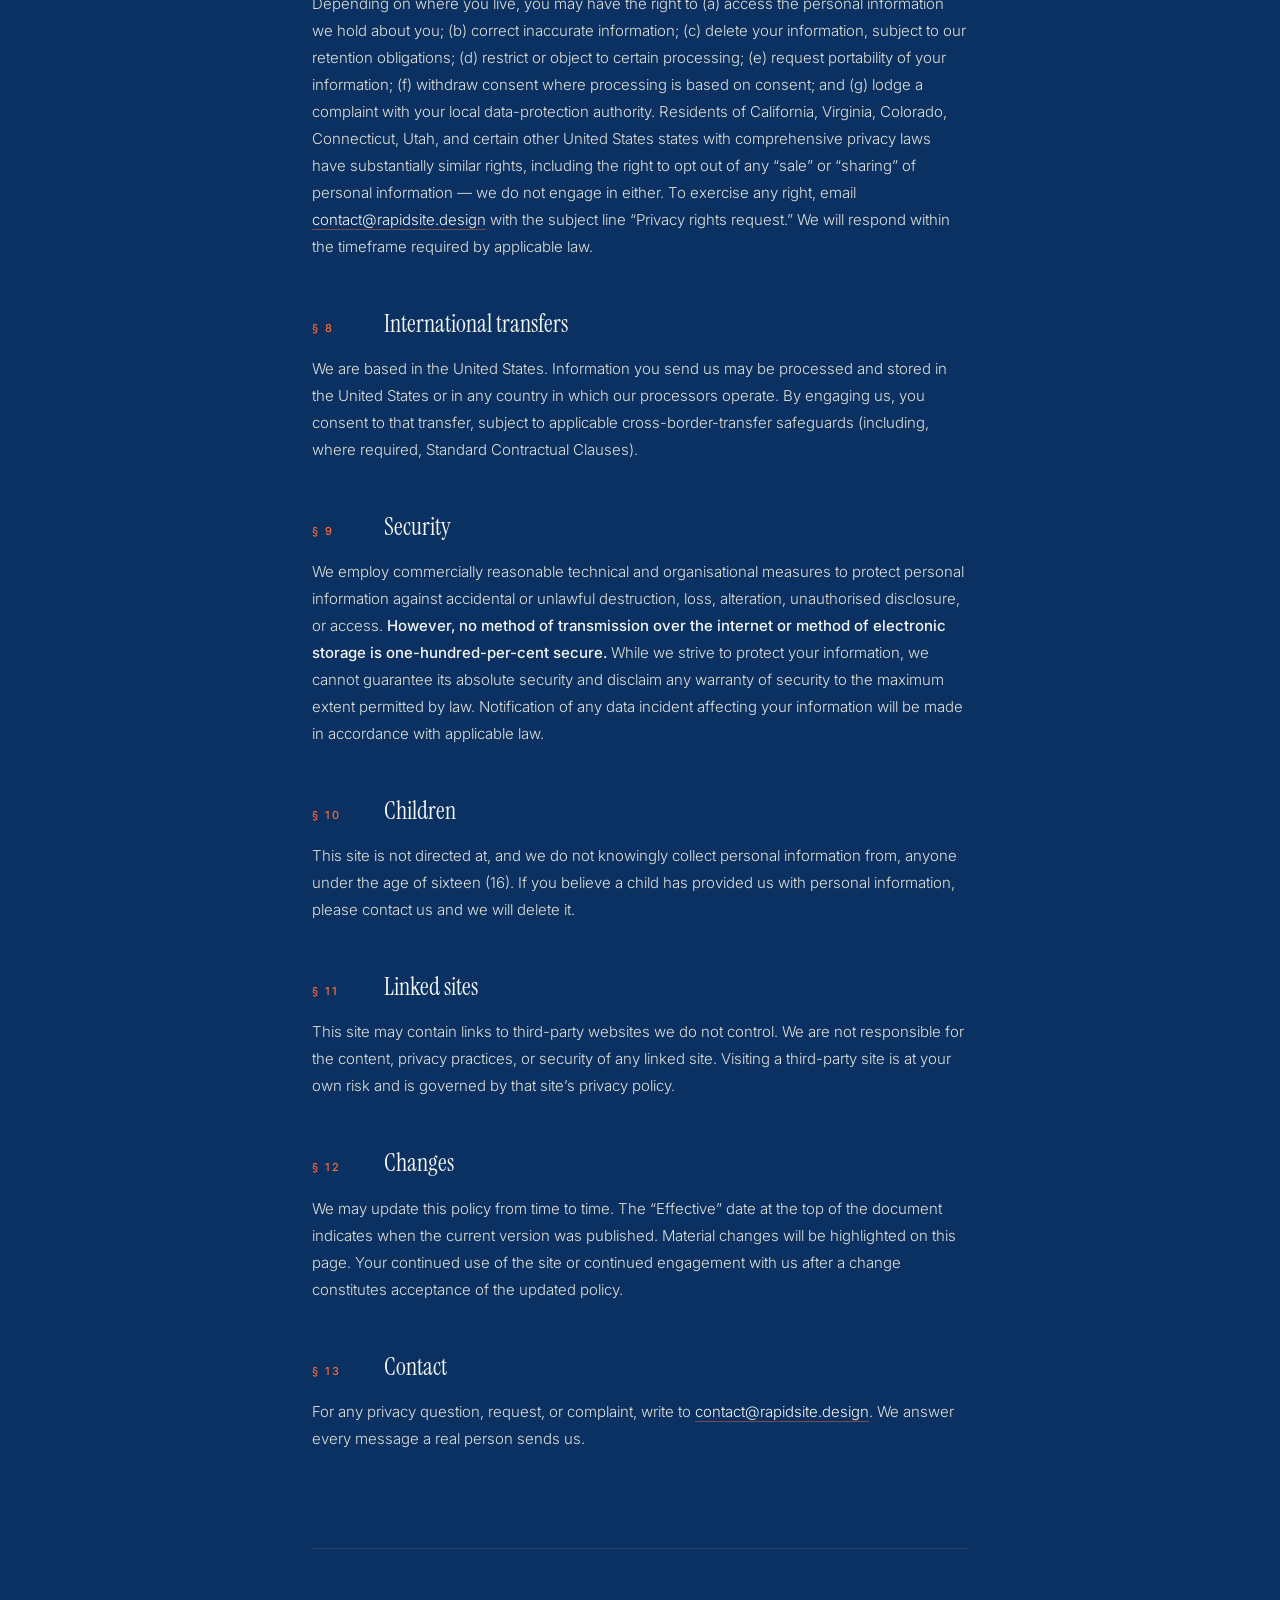
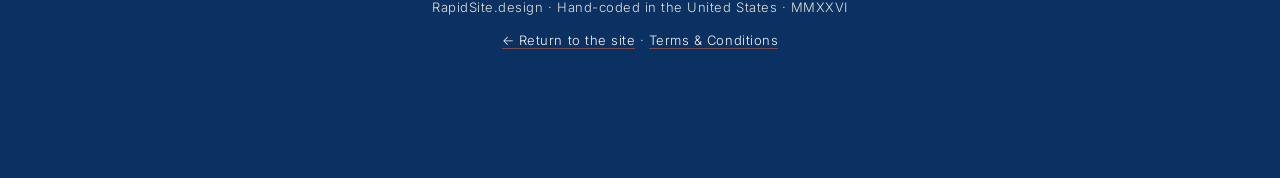
==== commit b2c51e54: "Update contact email to contact@rapidsite.design" ====
--- a/privacy.html
+++ b/privacy.html
@@ -26,7 +26,7 @@
 
         <section class="legal-section">
             <h2 class="legal-section-title"><span class="legal-num">&sect; 0</span> Who we are</h2>
-            <p>This site is operated by RapidSite.design, a trade name of <strong>[ENTITY]</strong> (&ldquo;<strong>we</strong>,&rdquo; &ldquo;<strong>us</strong>,&rdquo; or &ldquo;<strong>our</strong>&rdquo;). We are the data controller for the personal information described in this policy. You can reach us at <a href="mailto:hello@rapidsite.design" class="legal-link">hello@rapidsite.design</a>. This policy applies to <em>rapidsite.design</em> and to any email correspondence you initiate with us.</p>
+            <p>This site is operated by RapidSite.design, a trade name of <strong>[ENTITY]</strong> (&ldquo;<strong>we</strong>,&rdquo; &ldquo;<strong>us</strong>,&rdquo; or &ldquo;<strong>our</strong>&rdquo;). We are the data controller for the personal information described in this policy. You can reach us at <a href="mailto:contact@rapidsite.design" class="legal-link">contact@rapidsite.design</a>. This policy applies to <em>rapidsite.design</em> and to any email correspondence you initiate with us.</p>
         </section>
 
         <section class="legal-section">
@@ -82,7 +82,7 @@
 
         <section class="legal-section">
             <h2 class="legal-section-title"><span class="legal-num">&sect; 7</span> Your rights</h2>
-            <p>Depending on where you live, you may have the right to (a) access the personal information we hold about you; (b) correct inaccurate information; (c) delete your information, subject to our retention obligations; (d) restrict or object to certain processing; (e) request portability of your information; (f) withdraw consent where processing is based on consent; and (g) lodge a complaint with your local data-protection authority. Residents of California, Virginia, Colorado, Connecticut, Utah, and certain other United States states with comprehensive privacy laws have substantially similar rights, including the right to opt out of any &ldquo;sale&rdquo; or &ldquo;sharing&rdquo; of personal information &mdash; we do not engage in either. To exercise any right, email <a href="mailto:hello@rapidsite.design?subject=Privacy%20rights%20request" class="legal-link">hello@rapidsite.design</a> with the subject line &ldquo;Privacy rights request.&rdquo; We will respond within the timeframe required by applicable law.</p>
+            <p>Depending on where you live, you may have the right to (a) access the personal information we hold about you; (b) correct inaccurate information; (c) delete your information, subject to our retention obligations; (d) restrict or object to certain processing; (e) request portability of your information; (f) withdraw consent where processing is based on consent; and (g) lodge a complaint with your local data-protection authority. Residents of California, Virginia, Colorado, Connecticut, Utah, and certain other United States states with comprehensive privacy laws have substantially similar rights, including the right to opt out of any &ldquo;sale&rdquo; or &ldquo;sharing&rdquo; of personal information &mdash; we do not engage in either. To exercise any right, email <a href="mailto:contact@rapidsite.design?subject=Privacy%20rights%20request" class="legal-link">contact@rapidsite.design</a> with the subject line &ldquo;Privacy rights request.&rdquo; We will respond within the timeframe required by applicable law.</p>
         </section>
 
         <section class="legal-section">
@@ -112,7 +112,7 @@
 
         <section class="legal-section">
             <h2 class="legal-section-title"><span class="legal-num">&sect; 13</span> Contact</h2>
-            <p>For any privacy question, request, or complaint, write to <a href="mailto:hello@rapidsite.design?subject=Privacy" class="legal-link">hello@rapidsite.design</a>. We answer every message a real person sends us.</p>
+            <p>For any privacy question, request, or complaint, write to <a href="mailto:contact@rapidsite.design?subject=Privacy" class="legal-link">contact@rapidsite.design</a>. We answer every message a real person sends us.</p>
         </section>
 
         <footer class="legal-footer">
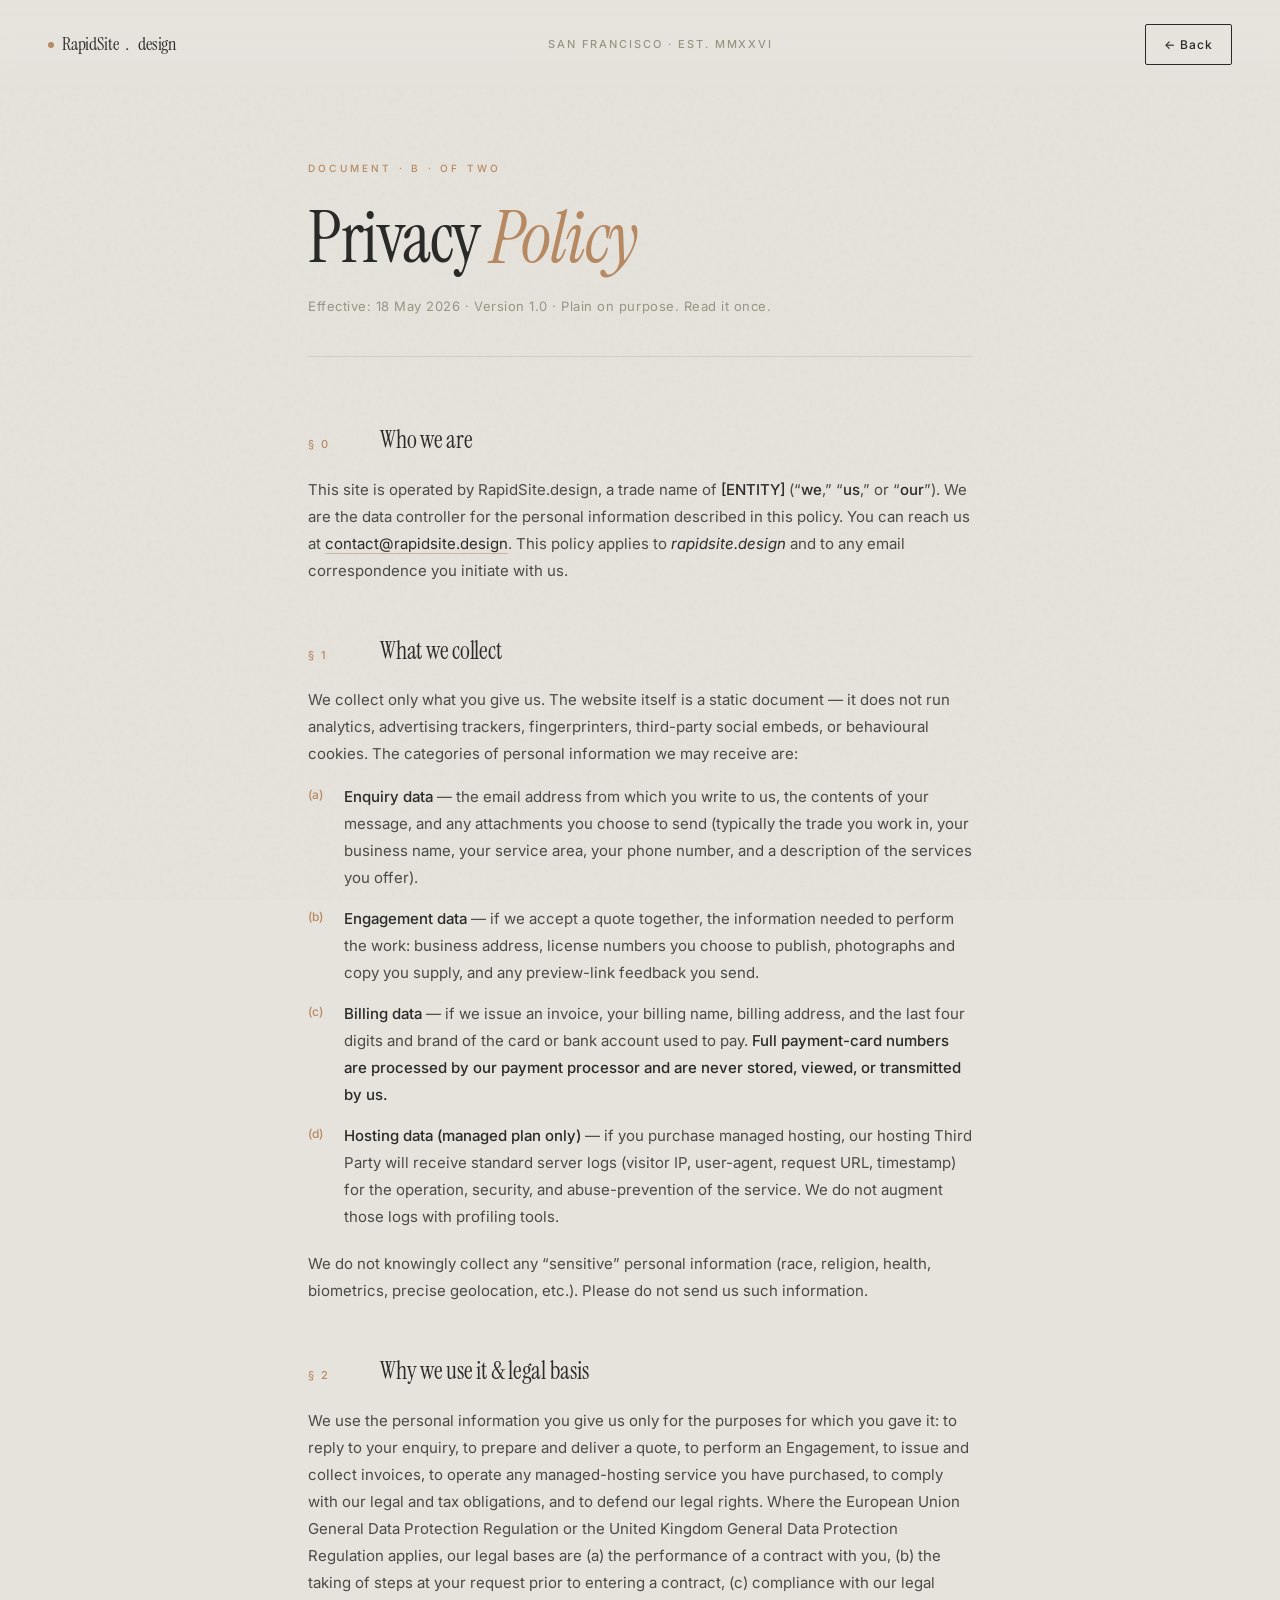
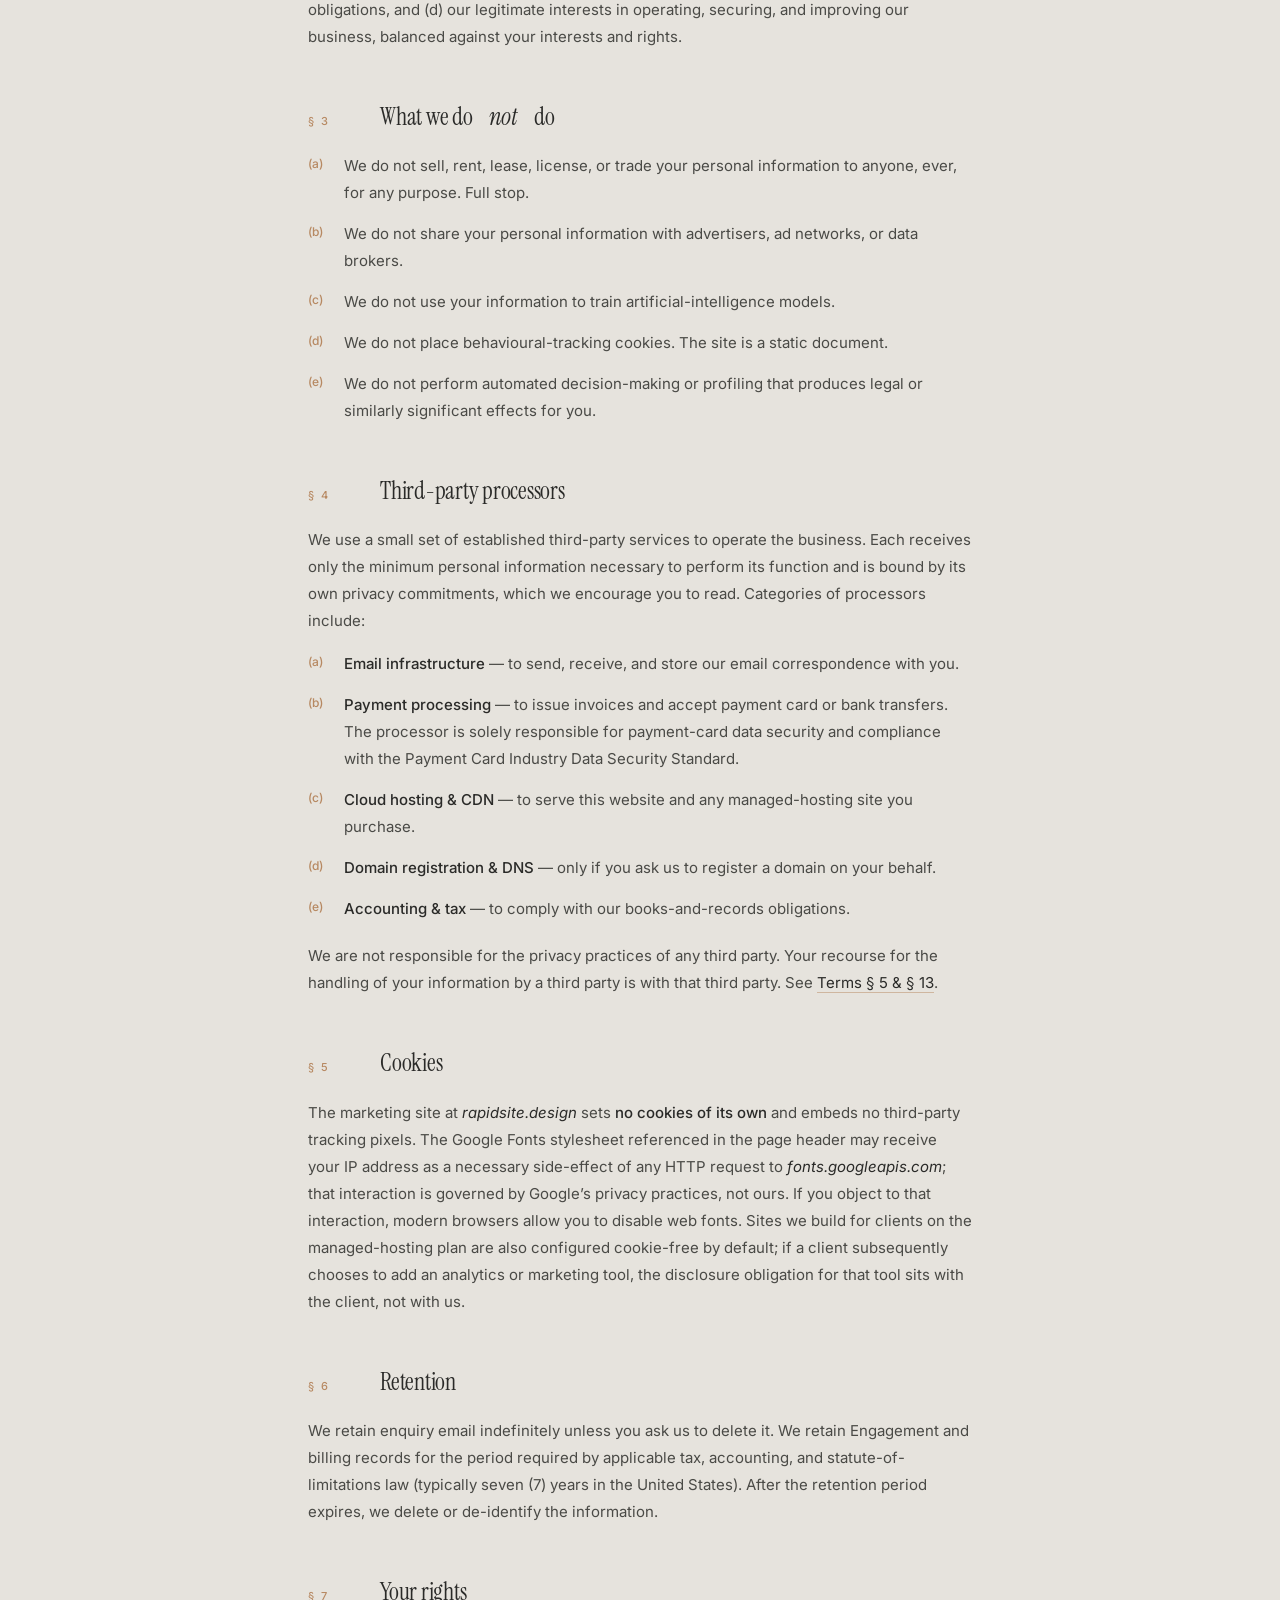
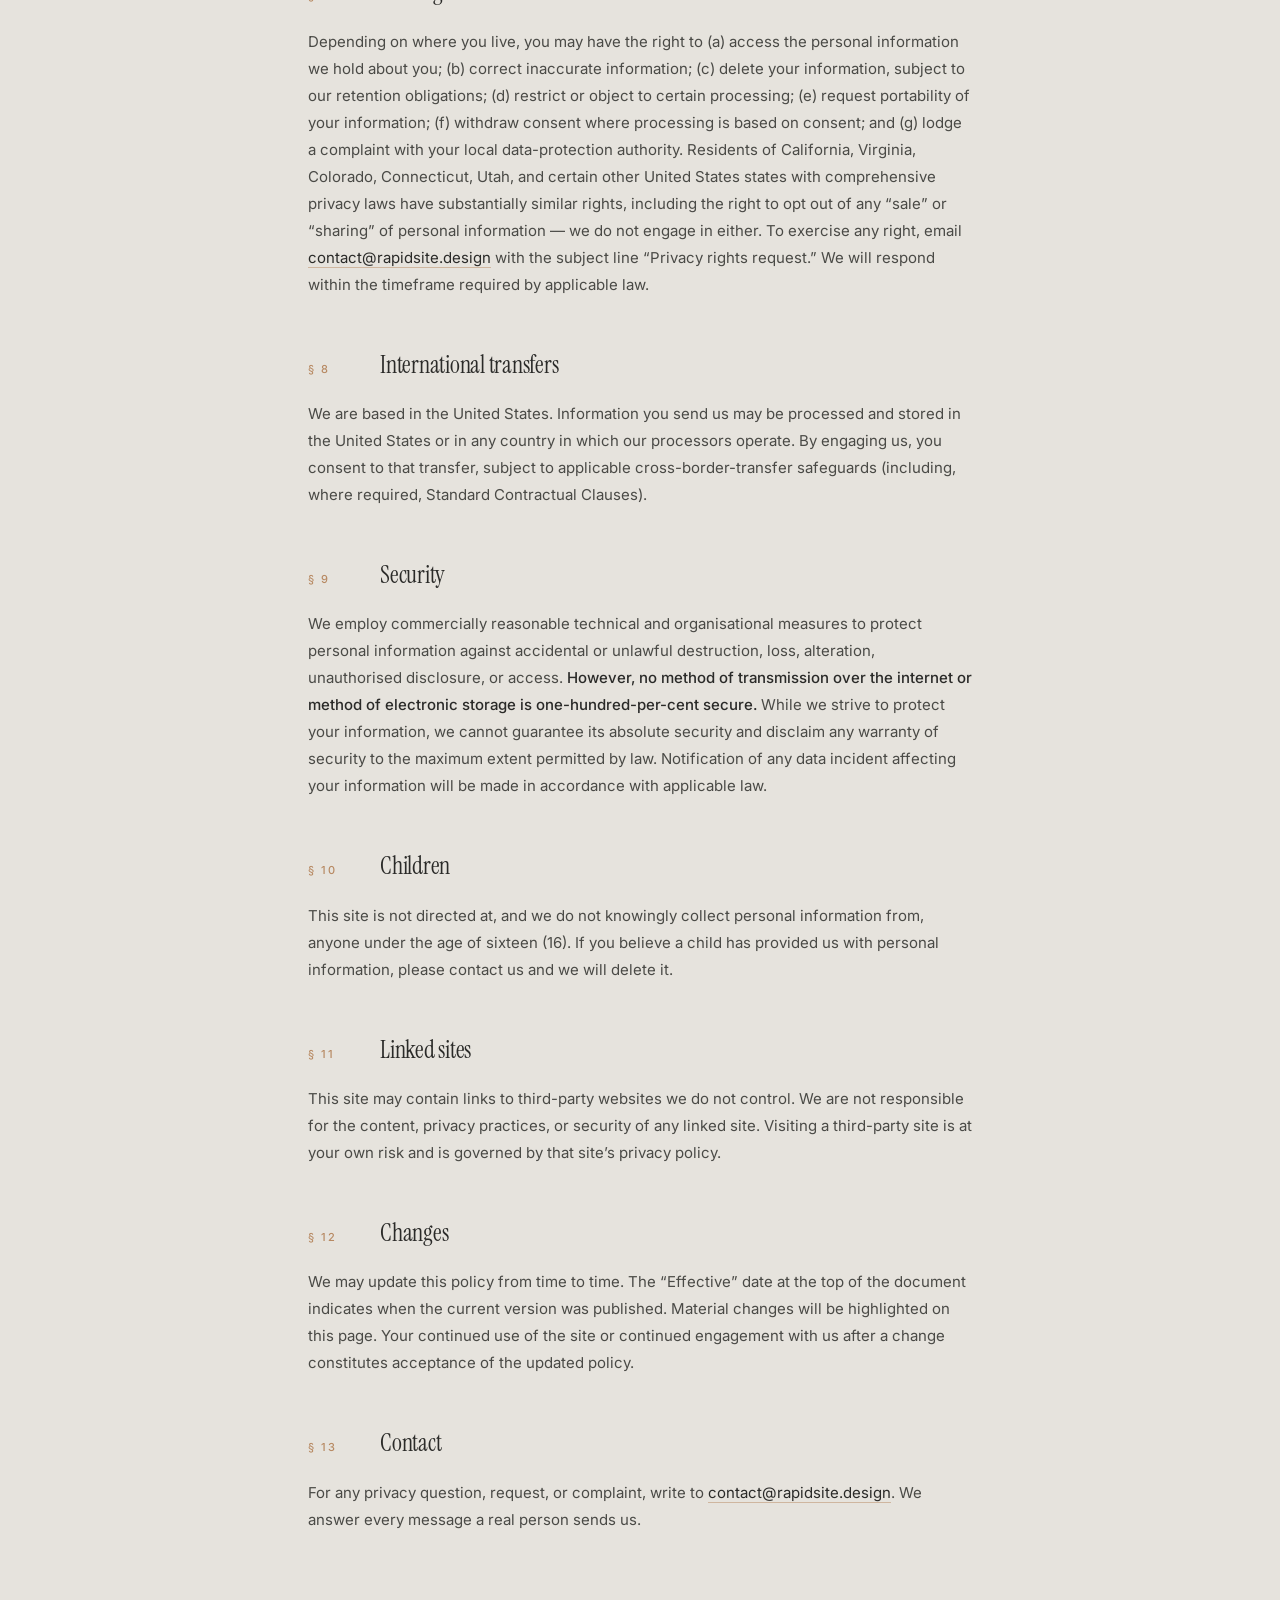
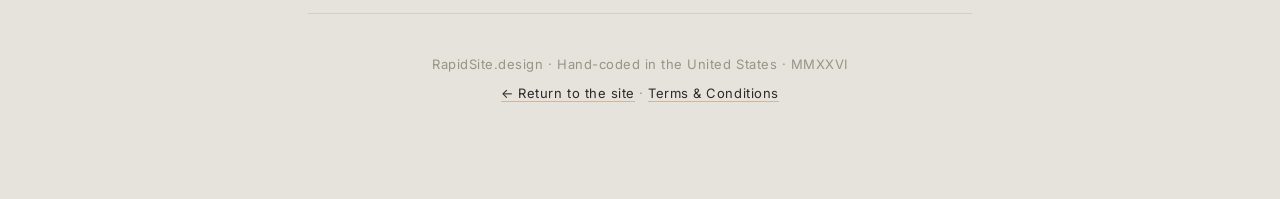
==== commit feb2b240: "Full redesign: cleaner editorial layout, San Francisco / Bay Area positioning, niche grid, CTA strip" ====
--- a/privacy.html
+++ b/privacy.html
@@ -7,13 +7,14 @@
     <meta name="description" content="How RapidSite.design treats the very small amount of personal data it ever sees.">
     <link rel="preconnect" href="https://fonts.googleapis.com">
     <link rel="preconnect" href="https://fonts.gstatic.com" crossorigin>
-    <link href="https://fonts.googleapis.com/css2?family=Instrument+Serif:ital,wght@0,400;0,500;0,600;1,400;1,500&family=Inter:wght@300;400;500;600&display=swap" rel="stylesheet">
-    <link rel="icon" type="image/svg+xml" href="data:image/svg+xml,%3Csvg xmlns='http://www.w3.org/2000/svg' viewBox='0 0 64 64'%3E%3Crect width='64' height='64' fill='%230A3161'/%3E%3Cg stroke='%23FF6B35' stroke-width='2.5' fill='none' stroke-linecap='square'%3E%3Cpath d='M14 14 L14 50'/%3E%3Cpath d='M14 14 L34 14 Q44 14 44 24 Q44 34 34 34 L14 34'/%3E%3Cpath d='M30 34 L48 50'/%3E%3C/g%3E%3Ccircle cx='52' cy='14' r='3' fill='%23FF6B35'/%3E%3C/svg%3E">
+    <link href="https://fonts.googleapis.com/css2?family=Instrument+Serif:ital,wght@0,400;1,400&family=Inter:wght@400;500;600&display=swap" rel="stylesheet">
+    <link rel="icon" type="image/svg+xml" href="data:image/svg+xml,%3Csvg xmlns='http://www.w3.org/2000/svg' viewBox='0 0 64 64'%3E%3Crect width='64' height='64' rx='8' fill='%23E6E3DD'/%3E%3Ccircle cx='32' cy='32' r='14' fill='none' stroke='%23B78962' stroke-width='2'/%3E%3Ccircle cx='32' cy='32' r='4' fill='%23B78962'/%3E%3C/svg%3E">
     <link rel="stylesheet" href="styles.css">
 </head>
 <body class="legal-body">
     <nav class="nav">
-        <a href="index.html" class="nav-brand-link"><span class="nav-brand">RapidSite.design</span></a>
+        <a href="index.html" class="nav-brand">RapidSite<em>.</em>design</a>
+        <span class="nav-meta">San Francisco · Est. MMXXVI</span>
         <a href="index.html" class="nav-cta">&larr; Back</a>
     </nav>
 
--- a/styles.css
+++ b/styles.css
@@ -1,939 +1,1045 @@
-/* Construction-Grade Blueprint Palette */
+/* ============================================================
+   RapidSite.design — Desert Warmth
+   Editorial layout, hand-tuned for SF Bay Area trade businesses
+   ============================================================ */
+
 :root {
-    --blueprint-blue: #0A3161;
-    --chalk-white: #F5F5F0;
-    --safety-orange: #FF6B35;
-    --pencil-graphite: #2C3E50;
-    --paper-warmth: #F8F4E8;
-    --blueprint-dark: #06203D;
-    --chalk-shadow: #E0E0D8;
-}
-
-/* Reset & Base */
-*, *::before, *::after {
-    margin: 0;
-    padding: 0;
-    box-sizing: border-box;
-}
-
-html {
-    scroll-behavior: smooth;
-}
+    --bg: #E6E3DD;
+    --paper: #F0EDE6;
+    --paper-2: #DDD9D1;
+    --sycamore: #969582;
+    --desert: #B78962;
+    --desert-dark: #9A6F4B;
+    --aqua: #97A2AD;
+    --ink: #2A2A28;
+    --ink-soft: #4A4A46;
+    --border: rgba(42, 42, 40, 0.10);
+    --border-soft: rgba(42, 42, 40, 0.06);
+
+    --serif: 'Instrument Serif', 'Times New Roman', serif;
+    --sans: 'Inter', -apple-system, BlinkMacSystemFont, sans-serif;
+    --mono: 'JetBrains Mono', ui-monospace, monospace;
+
+    --container: 1240px;
+    --gutter: clamp(1.25rem, 4vw, 3rem);
+}
+
+*, *::before, *::after { margin: 0; padding: 0; box-sizing: border-box; }
+
+html { scroll-behavior: smooth; -webkit-text-size-adjust: 100%; }
 
 body {
-    font-family: 'Inter', sans-serif;
-    background: var(--blueprint-blue);
-    color: var(--chalk-white);
+    font-family: var(--sans);
+    background: var(--bg);
+    color: var(--ink);
     line-height: 1.6;
     overflow-x: hidden;
-    cursor: none; /* Custom cursor */
-}
-
-/* Living Texture - Blueprint Grid Background */
+    font-weight: 400;
+    -webkit-font-smoothing: antialiased;
+    -moz-osx-font-smoothing: grayscale;
+}
+
+@media (pointer: fine) { body { cursor: none; } }
+
+/* Subtle paper grain */
 body::before {
     content: '';
-    position: fixed;
-    top: 0;
-    left: 0;
-    width: 100%;
-    height: 100%;
-    background-image: 
-        linear-gradient(rgba(245, 245, 240, 0.03) 1px, transparent 1px),
-        linear-gradient(90deg, rgba(245, 245, 240, 0.03) 1px, transparent 1px);
-    background-size: 50px 50px;
+    position: fixed; inset: 0;
+    background-image: url("data:image/svg+xml,%3Csvg viewBox='0 0 256 256' xmlns='http://www.w3.org/2000/svg'%3E%3Cfilter id='n'%3E%3CfeTurbulence type='fractalNoise' baseFrequency='0.85' numOctaves='3' stitchTiles='stitch'/%3E%3CfeColorMatrix values='0 0 0 0 0.16 0 0 0 0 0.16 0 0 0 0 0.15 0 0 0 0.6 0'/%3E%3C/filter%3E%3Crect width='100%25' height='100%25' filter='url(%23n)'/%3E%3C/svg%3E");
+    opacity: 0.04;
     pointer-events: none;
     z-index: 0;
-}
-
-body::after {
-    content: '';
-    position: fixed;
-    top: 0;
-    left: 0;
-    width: 100%;
-    height: 100%;
-    background: radial-gradient(ellipse at center, transparent 0%, var(--blueprint-dark) 100%);
-    pointer-events: none;
-    z-index: 0;
-}
-
-/* Custom Cursor */
+    mix-blend-mode: multiply;
+}
+
+/* Container */
+.wrap {
+    max-width: var(--container);
+    margin: 0 auto;
+    padding-left: var(--gutter);
+    padding-right: var(--gutter);
+}
+
+/* ============== CURSOR ============== */
 .cursor {
     position: fixed;
-    width: 20px;
-    height: 20px;
-    border: 2px solid var(--safety-orange);
+    width: 28px; height: 28px;
+    border: 1px solid var(--desert);
     border-radius: 50%;
     pointer-events: none;
     z-index: 10000;
     transform: translate(-50%, -50%);
-    transition: transform 0.15s cubic-bezier(0.25, 0.46, 0.45, 0.94), 
-                width 0.15s ease, 
-                height 0.15s ease,
-                border-color 0.15s ease;
-    mix-blend-mode: difference;
-}
-
-.cursor.hover {
-    width: 50px;
-    height: 50px;
-    border-color: var(--chalk-white);
-}
-
-.cursor.active {
-    transform: translate(-50%, -50%) scale(0.8);
-}
-
-/* Loader */
+    transition: width 0.25s ease, height 0.25s ease, border-color 0.25s ease, background 0.25s ease;
+    mix-blend-mode: multiply;
+}
+.cursor.hover { width: 64px; height: 64px; border-color: var(--ink); background: rgba(183, 137, 98, 0.10); }
+@media (pointer: coarse) { .cursor { display: none; } }
+
+/* ============== LOADER ============== */
 .loader {
-    position: fixed;
-    top: 0;
-    left: 0;
-    width: 100%;
-    height: 100%;
-    background: var(--blueprint-blue);
-    display: flex;
-    flex-direction: column;
+    position: fixed; inset: 0;
+    background: var(--bg);
+    display: flex; flex-direction: column;
+    align-items: center; justify-content: center;
+    z-index: 9999;
+    transition: opacity 0.8s ease, visibility 0.8s ease;
+}
+.loader.hidden { opacity: 0; visibility: hidden; }
+
+.loader-mark {
+    font-family: var(--serif);
+    font-size: clamp(2.5rem, 6vw, 4rem);
+    font-weight: 400;
+    color: var(--ink);
+    letter-spacing: -0.02em;
+    margin-bottom: 2rem;
+}
+.loader-mark em { color: var(--desert); font-style: italic; }
+
+.loader-rule {
+    width: 0; height: 1px;
+    background: var(--ink);
+    max-width: 280px;
+    transition: width 0.05s linear;
+}
+
+.loader-meta {
+    margin-top: 1.25rem;
+    font-family: var(--sans);
+    font-size: 0.6875rem;
+    font-weight: 500;
+    letter-spacing: 0.22em;
+    text-transform: uppercase;
+    color: var(--sycamore);
+    display: flex;
+    gap: 1rem;
+    align-items: baseline;
+}
+.loader-counter { font-variant-numeric: tabular-nums; color: var(--ink); }
+
+/* ============== NAV ============== */
+.nav {
+    position: fixed; top: 0; left: 0; right: 0;
+    padding: 1.5rem var(--gutter);
+    display: flex; justify-content: space-between; align-items: center;
+    z-index: 1000;
+    background: linear-gradient(to bottom, var(--bg) 0%, rgba(230, 227, 221, 0.85) 60%, transparent 100%);
+    backdrop-filter: blur(6px);
+    -webkit-backdrop-filter: blur(6px);
+}
+.nav-brand {
+    font-family: var(--serif);
+    font-size: 1.125rem;
+    font-weight: 500;
+    color: var(--ink);
+    letter-spacing: -0.01em;
+    text-decoration: none;
+    display: flex;
     align-items: center;
-    justify-content: center;
-    z-index: 9999;
-    transition: opacity 0.8s cubic-bezier(0.25, 0.46, 0.45, 0.94), 
-                visibility 0.8s ease;
-}
-
-.loader.hidden {
-    opacity: 0;
-    visibility: hidden;
-}
-
-.loader-line {
-    width: 0;
-    height: 2px;
-    background: var(--safety-orange);
-    margin-bottom: 2rem;
-    transition: width 0.05s linear;
-}
-
-.loader-counter {
-    font-family: 'Instrument Serif', serif;
-    font-size: 4rem;
-    font-weight: 400;
-    color: var(--chalk-white);
-    margin-bottom: 1rem;
-}
-
-.loader-text {
-    font-family: 'Inter', sans-serif;
-    font-size: 0.875rem;
-    font-weight: 300;
-    letter-spacing: 0.1em;
-    text-transform: uppercase;
-    color: var(--chalk-shadow);
-}
-
-/* Navigation */
-.nav {
-    position: fixed;
-    top: 0;
-    left: 0;
-    width: 100%;
-    padding: 1.5rem 2rem;
-    display: flex;
-    justify-content: space-between;
-    align-items: center;
-    z-index: 1000;
-    background: linear-gradient(to bottom, var(--blueprint-blue) 0%, transparent 100%);
-}
-
-.nav-brand {
-    font-family: 'Instrument Serif', serif;
-    font-size: 1.25rem;
-    font-weight: 500;
-    color: var(--chalk-white);
-}
+    gap: 0.5rem;
+}
+.nav-brand::before {
+    content: '';
+    width: 6px; height: 6px;
+    background: var(--desert);
+    border-radius: 50%;
+}
+.nav-meta {
+    font-family: var(--sans);
+    font-size: 0.6875rem;
+    font-weight: 500;
+    letter-spacing: 0.18em;
+    text-transform: uppercase;
+    color: var(--sycamore);
+}
+@media (max-width: 700px) { .nav-meta { display: none; } }
 
 .nav-cta {
-    font-family: 'Inter', sans-serif;
-    font-size: 0.875rem;
-    font-weight: 500;
-    color: var(--chalk-white);
+    font-family: var(--sans);
+    font-size: 0.75rem;
+    font-weight: 500;
+    letter-spacing: 0.08em;
+    color: var(--ink);
     text-decoration: none;
-    padding: 0.75rem 1.5rem;
-    border: 1px solid var(--chalk-white);
-    border-radius: 4px;
-    transition: all 0.3s cubic-bezier(0.25, 0.46, 0.45, 0.94);
-}
-
-.nav-cta:hover {
-    background: var(--chalk-white);
-    color: var(--blueprint-blue);
-}
-
-/* Hero */
+    padding: 0.625rem 1.125rem;
+    border: 1px solid var(--ink);
+    border-radius: 2px;
+    transition: all 0.3s ease;
+}
+.nav-cta:hover { background: var(--ink); color: var(--paper); }
+
+/* ============== HERO ============== */
 .hero {
     min-height: 100vh;
-    display: flex;
+    padding: 9rem var(--gutter) 5rem;
+    display: grid;
+    grid-template-columns: 1.1fr 1fr;
+    gap: clamp(2rem, 5vw, 5rem);
     align-items: center;
-    padding: 8rem 2rem 4rem;
     position: relative;
     z-index: 1;
-}
-
-.hero-content {
-    max-width: 800px;
+    max-width: var(--container);
+    margin: 0 auto;
+}
+@media (max-width: 960px) {
+    .hero { grid-template-columns: 1fr; padding-top: 7rem; padding-bottom: 4rem; }
+}
+
+.hero-eyebrow {
+    font-family: var(--sans);
+    font-size: 0.6875rem;
+    font-weight: 500;
+    letter-spacing: 0.24em;
+    text-transform: uppercase;
+    color: var(--desert);
+    margin-bottom: 1.75rem;
+    display: flex;
+    align-items: center;
+    gap: 0.75rem;
+}
+.hero-eyebrow::before {
+    content: '';
+    width: 28px; height: 1px;
+    background: var(--desert);
 }
 
 .hero-title {
-    font-family: 'Instrument Serif', serif;
-    font-size: clamp(2.5rem, 6vw, 5rem);
-    font-weight: 400;
-    line-height: 1.1;
+    font-family: var(--serif);
+    font-size: clamp(2.75rem, 6.5vw, 5.5rem);
+    font-weight: 400;
+    line-height: 1.04;
+    letter-spacing: -0.025em;
+    color: var(--ink);
     margin-bottom: 2rem;
-    color: var(--chalk-white);
-}
-
-.title-line {
-    display: block;
+}
+.hero-title em { font-style: italic; color: var(--desert); }
+.hero-title .line { display: block; opacity: 0; transform: translateY(24px); transition: opacity 0.9s cubic-bezier(.2,.7,.3,1), transform 0.9s cubic-bezier(.2,.7,.3,1); }
+.hero-title .line.visible { opacity: 1; transform: translateY(0); }
+
+.hero-subhead {
+    font-family: var(--sans);
+    font-size: clamp(1rem, 1.2vw, 1.0625rem);
+    font-weight: 400;
+    line-height: 1.7;
+    color: var(--ink-soft);
+    max-width: 460px;
+    margin-bottom: 2.5rem;
+    opacity: 0; transform: translateY(20px);
+    transition: opacity 0.9s cubic-bezier(.2,.7,.3,1) 0.4s, transform 0.9s cubic-bezier(.2,.7,.3,1) 0.4s;
+}
+.hero-subhead.visible { opacity: 1; transform: translateY(0); }
+
+.hero-cta-row {
+    display: flex;
+    align-items: center;
+    gap: 1.5rem;
+    flex-wrap: wrap;
+    opacity: 0; transform: translateY(20px);
+    transition: opacity 0.9s cubic-bezier(.2,.7,.3,1) 0.6s, transform 0.9s cubic-bezier(.2,.7,.3,1) 0.6s;
+}
+.hero-cta-row.visible { opacity: 1; transform: translateY(0); }
+
+.btn {
+    font-family: var(--sans);
+    font-size: 0.8125rem;
+    font-weight: 500;
+    letter-spacing: 0.06em;
+    text-transform: uppercase;
+    text-decoration: none;
+    padding: 1rem 1.75rem;
+    border-radius: 2px;
+    display: inline-flex;
+    align-items: center;
+    gap: 0.625rem;
+    transition: all 0.3s cubic-bezier(.2,.7,.3,1);
+    border: 1px solid transparent;
+    cursor: none;
+}
+.btn-primary {
+    background: var(--ink);
+    color: var(--paper);
+}
+.btn-primary:hover {
+    background: var(--desert);
+    transform: translateY(-2px);
+    box-shadow: 0 10px 24px rgba(42, 42, 40, 0.18);
+}
+.btn-ghost {
+    color: var(--ink);
+    border-color: var(--border);
+    padding: 0.875rem 1.5rem;
+}
+.btn-ghost:hover {
+    border-color: var(--ink);
+    background: var(--paper);
+}
+.btn-arrow { transition: transform 0.3s ease; }
+.btn:hover .btn-arrow { transform: translateX(4px); }
+
+/* Hero visual */
+.hero-visual {
+    position: relative;
     opacity: 0;
-    transform: translateY(30px);
-    transition: opacity 0.8s cubic-bezier(0.25, 0.46, 0.45, 0.94),
-                transform 0.8s cubic-bezier(0.25, 0.46, 0.45, 0.94);
-}
-
-.title-line.visible {
-    opacity: 1;
-    transform: translateY(0);
-}
-
-.title-accent {
-    color: var(--safety-orange);
-    font-style: italic;
-}
-
-.hero-subhead {
-    font-family: 'Inter', sans-serif;
-    font-size: 1.125rem;
-    font-weight: 300;
-    color: var(--chalk-shadow);
-    margin-bottom: 2.5rem;
-    max-width: 500px;
-    opacity: 0;
-    transform: translateY(20px);
-    transition: opacity 0.8s cubic-bezier(0.25, 0.46, 0.45, 0.94) 0.2s,
-                transform 0.8s cubic-bezier(0.25, 0.46, 0.45, 0.94) 0.2s;
-}
-
-.hero-subhead.visible {
-    opacity: 1;
-    transform: translateY(0);
-}
-
-/* Site mockup SVGs */
-.site-mockup {
+    transform: translateY(40px) rotate(1.2deg);
+    transition: opacity 1.2s cubic-bezier(.2,.7,.3,1) 0.8s, transform 1.2s cubic-bezier(.2,.7,.3,1) 0.8s;
+}
+.hero-visual.visible { opacity: 1; transform: translateY(0) rotate(1.2deg); }
+.hero-mockup {
     width: 100%;
     height: auto;
     display: block;
-    filter: drop-shadow(0 30px 60px rgba(0, 0, 0, 0.45));
-}
-
-.hero-visual {
-    position: absolute;
-    right: 4%;
-    top: 50%;
-    transform: translateY(-50%) rotate(2.4deg);
-    width: clamp(280px, 32vw, 440px);
-    opacity: 0;
-    transition: opacity 1.2s cubic-bezier(0.25, 0.46, 0.45, 0.94) 0.5s,
-                transform 1.4s cubic-bezier(0.25, 0.46, 0.45, 0.94) 0.5s;
-}
-
-.hero-visual.visible {
-    opacity: 1;
-    transform: translateY(-50%) rotate(2.4deg);
-}
-
+    border-radius: 4px;
+    box-shadow: 0 30px 60px -20px rgba(42, 42, 40, 0.25), 0 12px 24px -8px rgba(42, 42, 40, 0.12);
+}
 .hero-stamp {
     position: absolute;
-    bottom: -40px;
-    left: -50px;
-    width: 160px;
-    height: 160px;
-    transform: rotate(-6deg);
+    bottom: -36px;
+    left: -32px;
+    width: clamp(110px, 14vw, 150px);
+    height: auto;
+    transform: rotate(-12deg);
     pointer-events: none;
-    opacity: 0.92;
-    animation: stamp-breathe 6s ease-in-out infinite;
-}
-
-@keyframes stamp-breathe {
-    0%, 100% { transform: rotate(-6deg) scale(1); }
-    50% { transform: rotate(-6deg) scale(1.04); }
-}
-
-@media (max-width: 1024px) {
-    .hero-visual { display: none; }
-}
-
-/* Buttons */
-.btn-primary {
-    display: inline-block;
-    font-family: 'Inter', sans-serif;
-    font-size: 1rem;
-    font-weight: 500;
-    color: var(--blueprint-blue);
-    background: var(--safety-orange);
-    padding: 1rem 2rem;
-    border: none;
-    border-radius: 4px;
-    text-decoration: none;
-    cursor: none;
-    transition: all 0.3s cubic-bezier(0.25, 0.46, 0.45, 0.94);
-    opacity: 0;
-    transform: translateY(20px);
-}
-
-.btn-primary.visible {
-    opacity: 1;
-    transform: translateY(0);
-}
-
-.btn-primary:hover {
-    background: var(--chalk-white);
-    transform: translateY(-2px);
-    box-shadow: 0 10px 30px rgba(255, 107, 53, 0.3);
-}
-
-/* Sections */
+    filter: drop-shadow(0 4px 12px rgba(154, 111, 75, 0.25));
+    animation: stampBreathe 7s ease-in-out infinite;
+}
+@keyframes stampBreathe {
+    0%, 100% { transform: rotate(-12deg) scale(1); }
+    50% { transform: rotate(-12deg) scale(1.035); }
+}
+@media (max-width: 960px) { .hero-visual { max-width: 520px; margin: 1rem auto 0; } }
+
+.hero-rail {
+    grid-column: 1 / -1;
+    margin-top: 4rem;
+    padding-top: 2.5rem;
+    border-top: 1px solid var(--border);
+    display: grid;
+    grid-template-columns: repeat(4, 1fr);
+    gap: 2rem;
+}
+@media (max-width: 760px) { .hero-rail { grid-template-columns: repeat(2, 1fr); gap: 1.75rem; } }
+
+.rail-stat {
+    display: flex;
+    flex-direction: column;
+    gap: 0.4rem;
+}
+.rail-num {
+    font-family: var(--serif);
+    font-size: 1.875rem;
+    font-weight: 500;
+    color: var(--ink);
+    letter-spacing: -0.02em;
+    line-height: 1;
+}
+.rail-num em { color: var(--desert); font-style: italic; }
+.rail-label {
+    font-family: var(--sans);
+    font-size: 0.6875rem;
+    font-weight: 500;
+    letter-spacing: 0.16em;
+    text-transform: uppercase;
+    color: var(--sycamore);
+}
+
+/* ============== SECTION SCAFFOLDING ============== */
 .section {
-    padding: 8rem 2rem;
+    padding: clamp(5rem, 10vw, 9rem) var(--gutter);
     position: relative;
     z-index: 1;
-    border-top: 1px solid rgba(245, 245, 240, 0.1);
-}
-
-.section-header {
-    margin-bottom: 4rem;
-}
-
-.section-number {
-    font-family: 'Inter', sans-serif;
+}
+.section + .section { border-top: 1px solid var(--border); }
+
+.section-inner {
+    max-width: var(--container);
+    margin: 0 auto;
+}
+
+.section-head {
+    display: grid;
+    grid-template-columns: auto 1fr;
+    gap: clamp(1.5rem, 4vw, 4rem);
+    align-items: baseline;
+    margin-bottom: clamp(2.5rem, 5vw, 5rem);
+    padding-bottom: 2rem;
+    border-bottom: 1px solid var(--border);
+}
+.section-num {
+    font-family: var(--sans);
+    font-size: 0.6875rem;
+    font-weight: 500;
+    letter-spacing: 0.22em;
+    text-transform: uppercase;
+    color: var(--desert);
+    white-space: nowrap;
+}
+.section-title {
+    font-family: var(--serif);
+    font-size: clamp(2rem, 4.5vw, 3.5rem);
+    font-weight: 400;
+    line-height: 1.1;
+    color: var(--ink);
+    letter-spacing: -0.02em;
+}
+.section-title em { font-style: italic; color: var(--desert); }
+
+.section-lede {
+    font-family: var(--sans);
+    font-size: 1.0625rem;
+    line-height: 1.7;
+    color: var(--ink-soft);
+    max-width: 640px;
+    margin-bottom: 3rem;
+}
+
+/* ============== PROBLEM (compare) ============== */
+.compare {
+    display: grid;
+    grid-template-columns: 1fr 1fr;
+    gap: 2rem;
+    align-items: start;
+}
+@media (max-width: 820px) { .compare { grid-template-columns: 1fr; } }
+
+.compare-card {
+    background: var(--paper);
+    border: 1px solid var(--border);
+    border-radius: 4px;
+    padding: 1.75rem;
+    transition: all 0.3s cubic-bezier(.2,.7,.3,1);
+}
+.compare-card.good { border-color: var(--desert); background: linear-gradient(135deg, var(--paper) 0%, rgba(183, 137, 98, 0.07) 100%); }
+.compare-card:hover { transform: translateY(-4px); box-shadow: 0 16px 36px rgba(42, 42, 40, 0.08); }
+
+.compare-label {
+    font-family: var(--sans);
+    font-size: 0.6875rem;
+    font-weight: 500;
+    letter-spacing: 0.18em;
+    text-transform: uppercase;
+    color: var(--sycamore);
+    margin-bottom: 1rem;
+    display: flex;
+    align-items: center;
+    gap: 0.625rem;
+}
+.compare-card.good .compare-label { color: var(--desert); }
+.compare-label::before {
+    content: '';
+    width: 6px; height: 6px;
+    background: currentColor;
+    border-radius: 50%;
+}
+.compare-card .mockup { width: 100%; height: auto; display: block; border-radius: 2px; }
+
+/* ============== NICHES (the list) ============== */
+.niches {
+    display: grid;
+    grid-template-columns: repeat(4, 1fr);
+    gap: 0;
+    border-top: 1px solid var(--border);
+}
+@media (max-width: 920px) { .niches { grid-template-columns: repeat(2, 1fr); } }
+@media (max-width: 480px) { .niches { grid-template-columns: 1fr; } }
+
+.niche {
+    padding: 1.75rem 1.25rem;
+    border-right: 1px solid var(--border);
+    border-bottom: 1px solid var(--border);
+    transition: background 0.3s ease;
+    display: flex;
+    align-items: baseline;
+    gap: 1rem;
+}
+.niches > .niche:nth-child(4n) { border-right: none; }
+@media (max-width: 920px) {
+    .niches > .niche { border-right: 1px solid var(--border); }
+    .niches > .niche:nth-child(2n) { border-right: none; }
+}
+@media (max-width: 480px) { .niches > .niche { border-right: none; } }
+
+.niche:hover { background: var(--paper); }
+.niche-num {
+    font-family: var(--sans);
+    font-size: 0.625rem;
+    font-weight: 500;
+    letter-spacing: 0.18em;
+    color: var(--desert);
+    font-variant-numeric: tabular-nums;
+}
+.niche-name {
+    font-family: var(--serif);
+    font-size: 1.25rem;
+    font-weight: 400;
+    color: var(--ink);
+    letter-spacing: -0.01em;
+}
+
+/* ============== INCLUDED ============== */
+.included {
+    display: grid;
+    grid-template-columns: repeat(2, 1fr);
+    gap: 0 4rem;
+}
+@media (max-width: 820px) { .included { grid-template-columns: 1fr; gap: 0; } }
+
+.included-item {
+    display: grid;
+    grid-template-columns: auto 1fr auto;
+    gap: 1.25rem;
+    align-items: baseline;
+    padding: 1.5rem 0;
+    border-bottom: 1px solid var(--border);
+    transition: all 0.3s ease;
+}
+.included-item:hover { padding-left: 0.5rem; }
+.included-item:hover .included-tick { color: var(--desert); }
+
+.included-num {
+    font-family: var(--mono), monospace;
+    font-size: 0.6875rem;
+    color: var(--sycamore);
+    font-variant-numeric: tabular-nums;
+    letter-spacing: 0.04em;
+}
+.included-text {
+    font-family: var(--sans);
+    font-size: 1rem;
+    color: var(--ink);
+    font-weight: 400;
+}
+.included-tick {
+    font-family: var(--serif);
+    font-style: italic;
+    color: var(--sycamore);
+    font-size: 1.125rem;
+    transition: color 0.3s ease;
+}
+
+/* ============== PRICING ============== */
+.pricing {
+    display: grid;
+    grid-template-columns: repeat(3, 1fr);
+    gap: 1.5rem;
+}
+@media (max-width: 900px) { .pricing { grid-template-columns: 1fr; } }
+
+.plan {
+    background: var(--paper);
+    border: 1px solid var(--border);
+    border-radius: 4px;
+    padding: 2.25rem;
+    display: flex;
+    flex-direction: column;
+    position: relative;
+    transition: all 0.3s cubic-bezier(.2,.7,.3,1);
+}
+.plan:hover { transform: translateY(-6px); border-color: var(--ink); box-shadow: 0 18px 40px rgba(42, 42, 40, 0.10); }
+
+.plan.featured {
+    background: var(--ink);
+    border-color: var(--ink);
+    color: var(--paper);
+}
+.plan.featured .plan-name,
+.plan.featured .plan-price,
+.plan.featured .plan-desc { color: var(--paper); }
+.plan.featured .plan-period,
+.plan.featured .plan-features li { color: rgba(240, 237, 230, 0.7); }
+.plan.featured:hover { transform: translateY(-6px); }
+
+.plan-badge {
+    position: absolute;
+    top: 1.25rem;
+    right: 1.25rem;
+    background: var(--desert);
+    color: var(--paper);
+    padding: 0.3rem 0.625rem;
+    font-family: var(--sans);
+    font-size: 0.5625rem;
+    font-weight: 600;
+    letter-spacing: 0.14em;
+    text-transform: uppercase;
+    border-radius: 2px;
+}
+
+.plan-name {
+    font-family: var(--serif);
+    font-size: 1.375rem;
+    font-weight: 400;
+    color: var(--ink);
+    letter-spacing: -0.01em;
+    margin-bottom: 1.5rem;
+}
+
+.plan-price {
+    font-family: var(--serif);
+    font-size: 3.25rem;
+    font-weight: 500;
+    color: var(--ink);
+    letter-spacing: -0.025em;
+    line-height: 1;
+    margin-bottom: 0.4rem;
+    display: flex;
+    align-items: baseline;
+    gap: 0.5rem;
+}
+.plan.featured .plan-price em { color: var(--desert); font-style: normal; }
+.plan-price em { color: var(--desert); font-style: normal; }
+
+.plan-period {
+    font-family: var(--sans);
+    font-size: 0.8125rem;
+    font-weight: 400;
+    color: var(--sycamore);
+}
+
+.plan-desc {
+    font-family: var(--sans);
+    font-size: 0.9375rem;
+    line-height: 1.6;
+    color: var(--ink-soft);
+    margin-top: 1.25rem;
+    margin-bottom: 1.75rem;
+}
+
+.plan-features {
+    list-style: none;
+    margin-bottom: 2rem;
+    padding: 1.25rem 0;
+    border-top: 1px solid var(--border);
+    border-bottom: 1px solid var(--border);
+}
+.plan.featured .plan-features { border-color: rgba(240, 237, 230, 0.15); }
+.plan-features li {
+    font-family: var(--sans);
     font-size: 0.875rem;
-    font-weight: 300;
-    letter-spacing: 0.2em;
-    text-transform: uppercase;
-    color: var(--safety-orange);
+    color: var(--ink-soft);
+    padding: 0.4rem 0;
+    display: flex;
+    gap: 0.625rem;
+}
+.plan-features li::before { content: '—'; color: var(--desert); }
+
+.plan-cta {
+    margin-top: auto;
+    text-align: center;
+    width: 100%;
+    justify-content: center;
+}
+.plan:not(.featured) .plan-cta {
+    background: transparent;
+    color: var(--ink);
+    border: 1px solid var(--ink);
+}
+.plan:not(.featured) .plan-cta:hover {
+    background: var(--ink);
+    color: var(--paper);
+}
+.plan.featured .plan-cta {
+    background: var(--desert);
+    color: var(--paper);
+}
+.plan.featured .plan-cta:hover {
+    background: var(--paper);
+    color: var(--ink);
+}
+
+/* ============== HOW IT WORKS ============== */
+.steps {
+    display: grid;
+    grid-template-columns: repeat(3, 1fr);
+    gap: 0;
+    counter-reset: step;
+}
+@media (max-width: 820px) { .steps { grid-template-columns: 1fr; } }
+
+.step {
+    padding: 2rem 1.75rem 2rem 0;
+    border-right: 1px solid var(--border);
+    counter-increment: step;
+}
+.steps > .step:last-child { border-right: none; }
+@media (max-width: 820px) {
+    .step { padding: 1.75rem 0; border-right: none; border-bottom: 1px solid var(--border); }
+    .steps > .step:last-child { border-bottom: none; }
+}
+
+.step-num {
+    font-family: var(--serif);
+    font-size: 2.75rem;
+    font-style: italic;
+    color: var(--desert);
+    line-height: 1;
+    margin-bottom: 1.25rem;
+    letter-spacing: -0.02em;
+}
+.step-title {
+    font-family: var(--serif);
+    font-size: 1.375rem;
+    font-weight: 400;
+    color: var(--ink);
+    margin-bottom: 0.75rem;
+    letter-spacing: -0.01em;
+    line-height: 1.25;
+}
+.step-body {
+    font-family: var(--sans);
+    font-size: 0.9375rem;
+    line-height: 1.65;
+    color: var(--ink-soft);
+}
+
+/* ============== GUARANTEE ============== */
+.guarantee {
+    display: grid;
+    grid-template-columns: 1fr 1.4fr;
+    gap: 3rem;
+    align-items: center;
+}
+@media (max-width: 820px) { .guarantee { grid-template-columns: 1fr; gap: 1.5rem; } }
+
+.guarantee-stamp {
+    width: 100%;
+    max-width: 280px;
+    height: auto;
+    justify-self: center;
+}
+.guarantee-text {
+    font-family: var(--serif);
+    font-size: clamp(1.5rem, 2.6vw, 2rem);
+    font-weight: 400;
+    font-style: italic;
+    line-height: 1.4;
+    color: var(--ink);
+    letter-spacing: -0.01em;
+}
+.guarantee-text strong { font-style: normal; font-weight: 500; color: var(--desert); }
+.guarantee-foot {
+    margin-top: 1.5rem;
+    font-family: var(--sans);
+    font-size: 0.8125rem;
+    font-style: normal;
+    color: var(--sycamore);
+    letter-spacing: 0.04em;
+}
+
+/* ============== EXAMPLES ============== */
+.examples {
+    display: grid;
+    grid-template-columns: repeat(3, 1fr);
+    gap: 2rem;
+}
+@media (max-width: 900px) { .examples { grid-template-columns: 1fr; max-width: 520px; margin: 0 auto; } }
+
+.example {
+    display: flex;
+    flex-direction: column;
+}
+.example .mockup {
+    width: 100%;
+    height: auto;
+    display: block;
+    border-radius: 3px;
+    transition: transform 0.5s cubic-bezier(.2,.7,.3,1);
+    box-shadow: 0 12px 28px -10px rgba(42, 42, 40, 0.18);
+}
+.example:hover .mockup { transform: translateY(-8px); }
+
+.example-meta {
+    margin-top: 1.25rem;
+    display: flex;
+    justify-content: space-between;
+    align-items: baseline;
+    padding-top: 1rem;
+    border-top: 1px solid var(--border);
+}
+.example-name {
+    font-family: var(--serif);
+    font-size: 1.125rem;
+    font-weight: 400;
+    color: var(--ink);
+    font-style: italic;
+    letter-spacing: -0.01em;
+}
+.example-trade {
+    font-family: var(--sans);
+    font-size: 0.6875rem;
+    font-weight: 500;
+    letter-spacing: 0.16em;
+    text-transform: uppercase;
+    color: var(--sycamore);
+}
+
+/* ============== FAQ ============== */
+.faq-list { border-top: 1px solid var(--border); }
+
+.faq {
+    border-bottom: 1px solid var(--border);
+    padding: 1.75rem 0;
+    display: grid;
+    grid-template-columns: auto 1fr;
+    gap: 1.5rem;
+    align-items: baseline;
+}
+@media (max-width: 600px) { .faq { grid-template-columns: 1fr; gap: 0.5rem; } }
+
+.faq-num {
+    font-family: var(--mono), monospace;
+    font-size: 0.6875rem;
+    color: var(--desert);
+    letter-spacing: 0.04em;
+    font-variant-numeric: tabular-nums;
+    min-width: 2.5rem;
+}
+.faq-q {
+    font-family: var(--serif);
+    font-size: 1.25rem;
+    font-weight: 400;
+    color: var(--ink);
+    letter-spacing: -0.01em;
+    margin-bottom: 0.625rem;
+    line-height: 1.3;
+}
+.faq-a {
+    font-family: var(--sans);
+    font-size: 0.9375rem;
+    line-height: 1.7;
+    color: var(--ink-soft);
+}
+
+/* ============== CTA STRIP ============== */
+.cta-strip {
+    background: var(--ink);
+    color: var(--paper);
+    padding: clamp(4rem, 8vw, 6rem) var(--gutter);
+    text-align: center;
+}
+.cta-strip-inner { max-width: 720px; margin: 0 auto; }
+.cta-strip-eyebrow {
+    font-family: var(--sans);
+    font-size: 0.6875rem;
+    font-weight: 500;
+    letter-spacing: 0.24em;
+    text-transform: uppercase;
+    color: var(--desert);
+    margin-bottom: 1.5rem;
+}
+.cta-strip-title {
+    font-family: var(--serif);
+    font-size: clamp(2rem, 4.5vw, 3.25rem);
+    font-weight: 400;
+    line-height: 1.15;
+    letter-spacing: -0.02em;
+    margin-bottom: 2rem;
+}
+.cta-strip-title em { font-style: italic; color: var(--desert); }
+.cta-strip .btn-primary { background: var(--paper); color: var(--ink); }
+.cta-strip .btn-primary:hover { background: var(--desert); color: var(--paper); }
+
+/* ============== FOOTER ============== */
+.footer {
+    padding: 4rem var(--gutter) 2rem;
+    background: var(--bg);
+    border-top: 1px solid var(--border);
+}
+.footer-inner {
+    max-width: var(--container);
+    margin: 0 auto;
+    display: grid;
+    grid-template-columns: 1.4fr 1fr 1fr;
+    gap: 3rem;
+    padding-bottom: 3rem;
+    border-bottom: 1px solid var(--border);
+}
+@media (max-width: 760px) { .footer-inner { grid-template-columns: 1fr; gap: 2rem; } }
+
+.footer-brand-name {
+    font-family: var(--serif);
+    font-size: 1.5rem;
+    font-weight: 500;
+    color: var(--ink);
+    letter-spacing: -0.01em;
+    margin-bottom: 0.75rem;
+    display: flex;
+    align-items: center;
+    gap: 0.625rem;
+}
+.footer-brand-name::before {
+    content: '';
+    width: 8px; height: 8px;
+    background: var(--desert);
+    border-radius: 50%;
+}
+.footer-tag {
+    font-family: var(--serif);
+    font-style: italic;
+    font-size: 1rem;
+    color: var(--ink-soft);
     margin-bottom: 1rem;
+    line-height: 1.4;
+    max-width: 320px;
+}
+.footer-sub {
+    font-family: var(--sans);
+    font-size: 0.75rem;
+    color: var(--sycamore);
+    letter-spacing: 0.04em;
+}
+
+.footer-col-title {
+    font-family: var(--sans);
+    font-size: 0.625rem;
+    font-weight: 500;
+    letter-spacing: 0.22em;
+    text-transform: uppercase;
+    color: var(--sycamore);
+    margin-bottom: 1.25rem;
+}
+.footer-col a, .footer-col p {
+    font-family: var(--sans);
+    font-size: 0.9375rem;
+    color: var(--ink);
+    text-decoration: none;
     display: block;
-}
-
-.section-title {
-    font-family: 'Instrument Serif', serif;
-    font-size: clamp(2rem, 4vw, 3.5rem);
-    font-weight: 400;
-    color: var(--chalk-white);
-}
-
-.section-content {
-    max-width: 900px;
-}
-
-.section-text {
-    font-family: 'Inter', sans-serif;
-    font-size: 1.125rem;
-    font-weight: 300;
-    line-height: 1.8;
-    color: var(--chalk-shadow);
-    margin-bottom: 2rem;
-}
-
-/* Problem Section */
-.comparison-item {
-    text-align: center;
-    padding: 2rem;
-    border: 1px solid rgba(245, 245, 240, 0.1);
-    border-radius: 8px;
-    transition: all 0.3s ease;
-}
-
-.comparison-item:hover {
-    border-color: var(--safety-orange);
-}
-
-.comparison-item .site-mockup {
-    margin-bottom: 1.25rem;
-    border-radius: 4px;
-    transition: transform 0.5s cubic-bezier(0.25, 0.46, 0.45, 0.94);
-}
-
-.comparison-item:hover .site-mockup {
-    transform: translateY(-6px);
-}
-
-.comparison-item.featured {
-    border-color: rgba(255, 107, 53, 0.4);
-}
-
-.comparison-label {
-    font-family: 'Inter', sans-serif;
-    font-size: 0.75rem;
-    font-weight: 500;
-    letter-spacing: 0.18em;
-    text-transform: uppercase;
-    color: var(--chalk-shadow);
-    display: block;
-    text-align: center;
-}
-
-.comparison-item.featured .comparison-label {
-    color: var(--safety-orange);
-}
-
-/* What You Get */
-.feature-list {
-    list-style: none;
-}
-
-.feature-item {
-    font-family: 'Inter', sans-serif;
-    font-size: 1.125rem;
-    font-weight: 300;
-    color: var(--chalk-shadow);
-    padding: 1rem 0;
-    border-bottom: 1px solid rgba(245, 245, 240, 0.1);
-    transition: all 0.3s ease;
-}
-
-.feature-item:hover {
-    color: var(--chalk-white);
-    padding-left: 1rem;
-    border-color: var(--safety-orange);
-}
-
-.feature-item::before {
-    content: '→';
-    margin-right: 1rem;
-    color: var(--safety-orange);
-    opacity: 0;
-    transition: opacity 0.3s ease;
-}
-
-.feature-item:hover::before {
-    opacity: 1;
-}
-
-/* Pricing */
-.pricing-grid {
-    display: grid;
-    grid-template-columns: repeat(auto-fit, minmax(280px, 1fr));
-    gap: 2rem;
-}
-
-.pricing-card {
-    padding: 2.5rem;
-    border: 1px solid rgba(245, 245, 240, 0.1);
-    border-radius: 8px;
-    transition: all 0.3s cubic-bezier(0.25, 0.46, 0.45, 0.94);
-    position: relative;
-}
-
-.pricing-card:hover {
-    transform: translateY(-8px);
-    border-color: var(--safety-orange);
-    box-shadow: 0 20px 40px rgba(0, 0, 0, 0.3);
-}
-
-.pricing-card.featured {
-    border-color: var(--safety-orange);
-    background: rgba(255, 107, 53, 0.05);
-}
-
-.pricing-badge {
-    position: absolute;
-    top: -12px;
-    right: 2rem;
-    background: var(--safety-orange);
-    color: var(--blueprint-blue);
-    padding: 0.25rem 1rem;
-    font-family: 'Inter', sans-serif;
-    font-size: 0.75rem;
-    font-weight: 600;
-    border-radius: 20px;
-}
-
-.pricing-title {
-    font-family: 'Instrument Serif', serif;
-    font-size: 1.5rem;
-    font-weight: 400;
-    color: var(--chalk-white);
-    margin-bottom: 1rem;
-}
-
-.pricing-price {
-    font-family: 'Instrument Serif', serif;
-    font-size: 3rem;
-    font-weight: 500;
-    color: var(--safety-orange);
-    margin-bottom: 1rem;
-}
-
-.pricing-period {
-    font-size: 1rem;
-    color: var(--chalk-shadow);
-}
-
-.pricing-desc {
-    font-family: 'Inter', sans-serif;
-    font-size: 0.875rem;
-    font-weight: 300;
-    color: var(--chalk-shadow);
-    margin-bottom: 2rem;
-}
-
-.pricing-cta {
-    width: 100%;
-    text-align: center;
-    opacity: 1;
-    transform: translateY(0);
-}
-
-/* How It Works */
-.steps {
-    display: grid;
-    gap: 3rem;
-}
-
-.step {
-    display: flex;
-    align-items: flex-start;
-    gap: 1.5rem;
-}
-
-.step-number {
-    font-family: 'Instrument Serif', serif;
-    font-size: 3rem;
-    font-weight: 500;
-    color: var(--safety-orange);
-    line-height: 1;
-    flex-shrink: 0;
-}
-
-.step-title {
-    font-family: 'Inter', sans-serif;
-    font-size: 1.25rem;
-    font-weight: 400;
-    color: var(--chalk-white);
-    padding-top: 0.5rem;
-}
-
-/* Guarantee */
-.guarantee-text {
-    font-family: 'Instrument Serif', serif;
-    font-size: 1.75rem;
-    font-weight: 400;
-    font-style: italic;
-    color: var(--chalk-white);
-    line-height: 1.4;
-    padding: 3rem;
-    border-left: 4px solid var(--safety-orange);
-    background: rgba(255, 107, 53, 0.05);
-}
-
-/* Examples */
-.examples-grid {
-    display: grid;
-    grid-template-columns: repeat(auto-fit, minmax(280px, 1fr));
-    gap: 2.5rem;
-}
-
-.section.examples .section-content {
-    max-width: 1200px;
-}
-
-.section.problem .section-content {
-    max-width: 1100px;
-}
-
-.comparison {
-    display: grid;
-    grid-template-columns: repeat(auto-fit, minmax(320px, 1fr));
-    gap: 2.5rem;
-    margin-top: 3rem;
-}
-
-.example-item {
-    text-align: center;
-}
-
-.example-item .site-mockup {
-    margin-bottom: 1rem;
-    border-radius: 6px;
-    transition: transform 0.6s cubic-bezier(0.25, 0.46, 0.45, 0.94);
-}
-
-.example-item:hover .site-mockup {
-    transform: translateY(-8px) rotate(-0.4deg);
-}
-
-.example-label {
-    font-family: 'Inter', sans-serif;
-    font-size: 0.75rem;
+    margin-bottom: 0.6rem;
+    transition: color 0.3s ease;
+}
+.footer-col a:hover { color: var(--desert); }
+
+.footer-bottom {
+    max-width: var(--container);
+    margin: 0 auto;
+    padding-top: 2rem;
+    display: flex;
+    justify-content: space-between;
+    align-items: center;
+    flex-wrap: wrap;
+    gap: 1rem;
+}
+.footer-bottom p,
+.footer-bottom a {
+    font-family: var(--sans);
+    font-size: 0.6875rem;
     font-weight: 500;
     letter-spacing: 0.16em;
     text-transform: uppercase;
-    color: var(--chalk-shadow);
-    display: block;
-    text-align: center;
-}
-
-/* FAQ */
-.faq-list {
-    display: flex;
-    flex-direction: column;
-    gap: 2rem;
-}
-
-.faq-item {
-    padding: 2rem;
-    border: 1px solid rgba(245, 245, 240, 0.1);
-    border-radius: 8px;
-    transition: all 0.3s ease;
-}
-
-.faq-item:hover {
-    border-color: var(--safety-orange);
-    background: rgba(255, 107, 53, 0.02);
-}
-
-.faq-question {
-    font-family: 'Instrument Serif', serif;
-    font-size: 1.25rem;
-    font-weight: 400;
-    color: var(--chalk-white);
-    margin-bottom: 1rem;
-}
-
-.faq-answer {
-    font-family: 'Inter', sans-serif;
-    font-size: 1rem;
-    font-weight: 300;
-    color: var(--chalk-shadow);
-    line-height: 1.6;
-}
-
-/* Footer */
-.footer {
-    padding: 4rem 2rem;
-    border-top: 1px solid rgba(245, 245, 240, 0.1);
-    text-align: center;
+    color: var(--sycamore);
+    text-decoration: none;
+}
+.footer-bottom a:hover { color: var(--ink); }
+.footer-legal { display: flex; gap: 1.5rem; flex-wrap: wrap; }
+
+/* ============== LEGAL PAGES ============== */
+.legal-body { cursor: auto; }
+.legal-body .cursor { display: none; }
+
+.legal-page {
+    max-width: 760px;
+    margin: 0 auto;
+    padding: 10rem var(--gutter) 6rem;
     position: relative;
     z-index: 1;
 }
-
-.footer-content {
-    max-width: 600px;
-    margin: 0 auto;
-}
-
-.footer-tagline {
-    font-family: 'Instrument Serif', serif;
+.legal-header {
+    margin-bottom: 4rem;
+    padding-bottom: 2.5rem;
+    border-bottom: 1px solid var(--border);
+}
+.legal-kicker {
+    font-family: var(--sans);
+    font-size: 0.625rem;
+    font-weight: 500;
+    letter-spacing: 0.32em;
+    text-transform: uppercase;
+    color: var(--desert);
+    margin-bottom: 1.5rem;
+    display: block;
+}
+.legal-title {
+    font-family: var(--serif);
+    font-size: clamp(2.5rem, 6vw, 4.5rem);
+    font-weight: 400;
+    line-height: 1.05;
+    color: var(--ink);
+    letter-spacing: -0.02em;
+    margin-bottom: 1.25rem;
+}
+.legal-title em { font-style: italic; color: var(--desert); }
+.legal-meta {
+    font-family: var(--sans);
+    font-size: 0.8125rem;
+    color: var(--sycamore);
+    letter-spacing: 0.04em;
+}
+
+.legal-section { margin-bottom: 3rem; scroll-margin-top: 6rem; }
+.legal-section-title {
+    font-family: var(--serif);
     font-size: 1.5rem;
     font-weight: 400;
-    font-style: italic;
-    color: var(--chalk-white);
-    margin-bottom: 1.25rem;
-}
-
-.footer-note {
-    font-family: 'Inter', sans-serif;
-    font-size: 0.9375rem;
-    font-weight: 300;
-    line-height: 1.7;
-    color: var(--chalk-shadow);
-    max-width: 460px;
-    margin: 0 auto 2rem;
-}
-
-.footer-brand {
-    margin-bottom: 2rem;
-}
-
-.footer-name {
-    display: block;
-    font-family: 'Instrument Serif', serif;
-    font-size: 1.25rem;
-    font-weight: 500;
-    color: var(--chalk-white);
-    margin-bottom: 0.5rem;
-}
-
-.footer-sub {
-    font-family: 'Inter', sans-serif;
-    font-size: 0.875rem;
-    font-weight: 300;
-    color: var(--chalk-shadow);
-}
-
-.footer-link {
-    font-family: 'Inter', sans-serif;
-    font-size: 0.875rem;
-    font-weight: 400;
-    color: var(--safety-orange);
-    text-decoration: none;
-    transition: color 0.3s ease;
-}
-
-.footer-link:hover {
-    color: var(--chalk-white);
-}
-
-/* ===== Legal Pages ===== */
-.legal-body {
-    cursor: auto;
-}
-
-.legal-body .nav {
-    background: linear-gradient(to bottom, rgba(10, 49, 97, 0.92) 0%, transparent 100%);
-    backdrop-filter: blur(8px);
-}
-
-.nav-brand-link {
-    text-decoration: none;
-    color: inherit;
-}
-
-.legal-page {
-    max-width: 720px;
-    margin: 0 auto;
-    padding: 12rem 2rem 8rem;
-    position: relative;
-    z-index: 1;
-}
-
-.legal-header {
-    margin-bottom: 5rem;
-    border-bottom: 1px solid rgba(245, 245, 240, 0.12);
-    padding-bottom: 3rem;
-}
-
-.legal-kicker {
-    display: block;
-    font-family: 'Inter', sans-serif;
-    font-size: 0.6875rem;
-    font-weight: 500;
-    letter-spacing: 0.32em;
-    text-transform: uppercase;
-    color: var(--safety-orange);
-    margin-bottom: 2rem;
-}
-
-.legal-title {
-    font-family: 'Instrument Serif', serif;
-    font-size: clamp(2.75rem, 6vw, 4.75rem);
-    font-weight: 400;
-    line-height: 1.05;
-    color: var(--chalk-white);
+    color: var(--ink);
+    margin-bottom: 1rem;
     letter-spacing: -0.01em;
-    margin-bottom: 1.5rem;
-}
-
-.legal-title em {
-    font-style: italic;
-    color: var(--safety-orange);
-}
-
-.legal-meta {
-    font-family: 'Inter', sans-serif;
-    font-size: 0.8125rem;
-    font-weight: 300;
-    letter-spacing: 0.04em;
-    color: var(--chalk-shadow);
-    margin: 0;
-}
-
-.legal-section {
-    margin-bottom: 3rem;
-    scroll-margin-top: 6rem;
-}
-
-.legal-section-title {
-    font-family: 'Instrument Serif', serif;
-    font-size: 1.5rem;
-    font-weight: 400;
-    color: var(--chalk-white);
-    margin-bottom: 1rem;
-    line-height: 1.3;
     display: flex;
     align-items: baseline;
     gap: 1rem;
 }
-
 .legal-num {
-    font-family: 'Inter', sans-serif;
+    font-family: var(--sans);
     font-size: 0.6875rem;
     font-weight: 500;
     letter-spacing: 0.18em;
-    color: var(--safety-orange);
-    flex-shrink: 0;
+    color: var(--desert);
     min-width: 3.5rem;
 }
-
-.legal-section p,
-.legal-section li {
-    font-family: 'Inter', sans-serif;
+.legal-section p, .legal-section li {
+    font-family: var(--sans);
     font-size: 0.9375rem;
-    font-weight: 300;
     line-height: 1.8;
-    color: var(--chalk-shadow);
-}
-
-.legal-section p {
-    margin-bottom: 1rem;
-}
-
-.legal-section p:last-child {
-    margin-bottom: 0;
-}
-
-.legal-section strong {
-    color: var(--chalk-white);
-    font-weight: 500;
-}
-
-.legal-section em {
-    color: var(--chalk-white);
-    font-style: italic;
-}
-
+    color: var(--ink-soft);
+}
+.legal-section p { margin-bottom: 1rem; }
+.legal-section strong { color: var(--ink); font-weight: 500; }
+.legal-section em { color: var(--ink); font-style: italic; }
 .legal-list {
-    list-style: none;
-    counter-reset: legal-counter;
-    padding-left: 0;
+    list-style: none; counter-reset: lc;
     margin: 1rem 0 1.25rem;
 }
-
 .legal-list li {
-    counter-increment: legal-counter;
+    counter-increment: lc;
     padding-left: 2.25rem;
     position: relative;
     margin-bottom: 0.875rem;
 }
-
 .legal-list li::before {
-    content: "(" counter(legal-counter, lower-alpha) ")";
-    position: absolute;
-    left: 0;
-    top: 0;
-    font-family: 'Inter', sans-serif;
+    content: "(" counter(lc, lower-alpha) ")";
+    position: absolute; left: 0; top: 0;
+    font-family: var(--sans);
     font-size: 0.75rem;
     font-weight: 500;
-    color: var(--safety-orange);
+    color: var(--desert);
     line-height: 1.95;
-    letter-spacing: 0.04em;
-}
-
+}
 .legal-allcaps {
     text-transform: uppercase;
     font-size: 0.8125rem !important;
-    letter-spacing: 0.02em;
     line-height: 1.7 !important;
-    color: var(--chalk-shadow);
-    border-left: 2px solid var(--safety-orange);
+    color: var(--ink-soft);
+    border-left: 2px solid var(--desert);
     padding-left: 1.25rem;
 }
-
 .legal-link {
-    color: var(--chalk-white);
+    color: var(--ink);
     text-decoration: none;
-    border-bottom: 1px solid rgba(255, 107, 53, 0.45);
-    transition: border-color 0.25s ease, color 0.25s ease;
-}
-
-.legal-link:hover {
-    color: var(--safety-orange);
-    border-bottom-color: var(--safety-orange);
-}
-
-.legal-footer {
-    margin-top: 6rem;
-    padding-top: 3rem;
-    border-top: 1px solid rgba(245, 245, 240, 0.12);
-    text-align: center;
-}
-
-.legal-footer .legal-meta + .legal-meta {
-    margin-top: 0.75rem;
-}
-
-@media (max-width: 768px) {
-    .legal-page {
-        padding: 9rem 1.25rem 5rem;
-    }
-    .legal-section-title {
-        flex-direction: column;
-        gap: 0.5rem;
-    }
-    .legal-num {
-        min-width: 0;
-    }
-}
-
-/* ===== Footer legal row ===== */
-.footer-legal {
-    margin-top: 2.5rem;
-    padding-top: 2rem;
-    border-top: 1px solid rgba(245, 245, 240, 0.08);
-    display: flex;
-    justify-content: center;
-    gap: 1.25rem;
-    flex-wrap: wrap;
-}
-
-.footer-legal a {
-    font-family: 'Inter', sans-serif;
-    font-size: 0.75rem;
-    font-weight: 400;
-    letter-spacing: 0.14em;
-    text-transform: uppercase;
-    color: var(--chalk-shadow);
-    text-decoration: none;
-    transition: color 0.25s ease;
-}
-
-.footer-legal a:hover {
-    color: var(--safety-orange);
-}
-
-/* Responsive */
-@media (max-width: 768px) {
-    .hero {
-        padding: 6rem 1.5rem 3rem;
-    }
-    
-    .hero-visual {
-        display: none;
-    }
-    
-    .section {
-        padding: 5rem 1.5rem;
-    }
-    
-    .nav {
-        padding: 1rem 1.5rem;
-    }
-    
-    .guarantee-text {
-        font-size: 1.25rem;
-        padding: 2rem;
-    }
-    
-    .cursor {
-        display: none;
-    }
-    
-    body {
-        cursor: auto;
-    }
-    
-    .btn-primary {
-        cursor: pointer;
-    }
-}
+    border-bottom: 1px solid rgba(183, 137, 98, 0.5);
+    transition: all 0.25s ease;
+}
+.legal-link:hover { color: var(--desert); border-bottom-color: var(--desert); }
+.legal-footer { margin-top: 5rem; padding-top: 2.5rem; border-top: 1px solid var(--border); text-align: center; }
+.legal-footer .legal-meta + .legal-meta { margin-top: 0.5rem; }
+
+@media (max-width: 700px) {
+    .legal-section-title { flex-direction: column; gap: 0.4rem; }
+    .legal-num { min-width: 0; }
+}
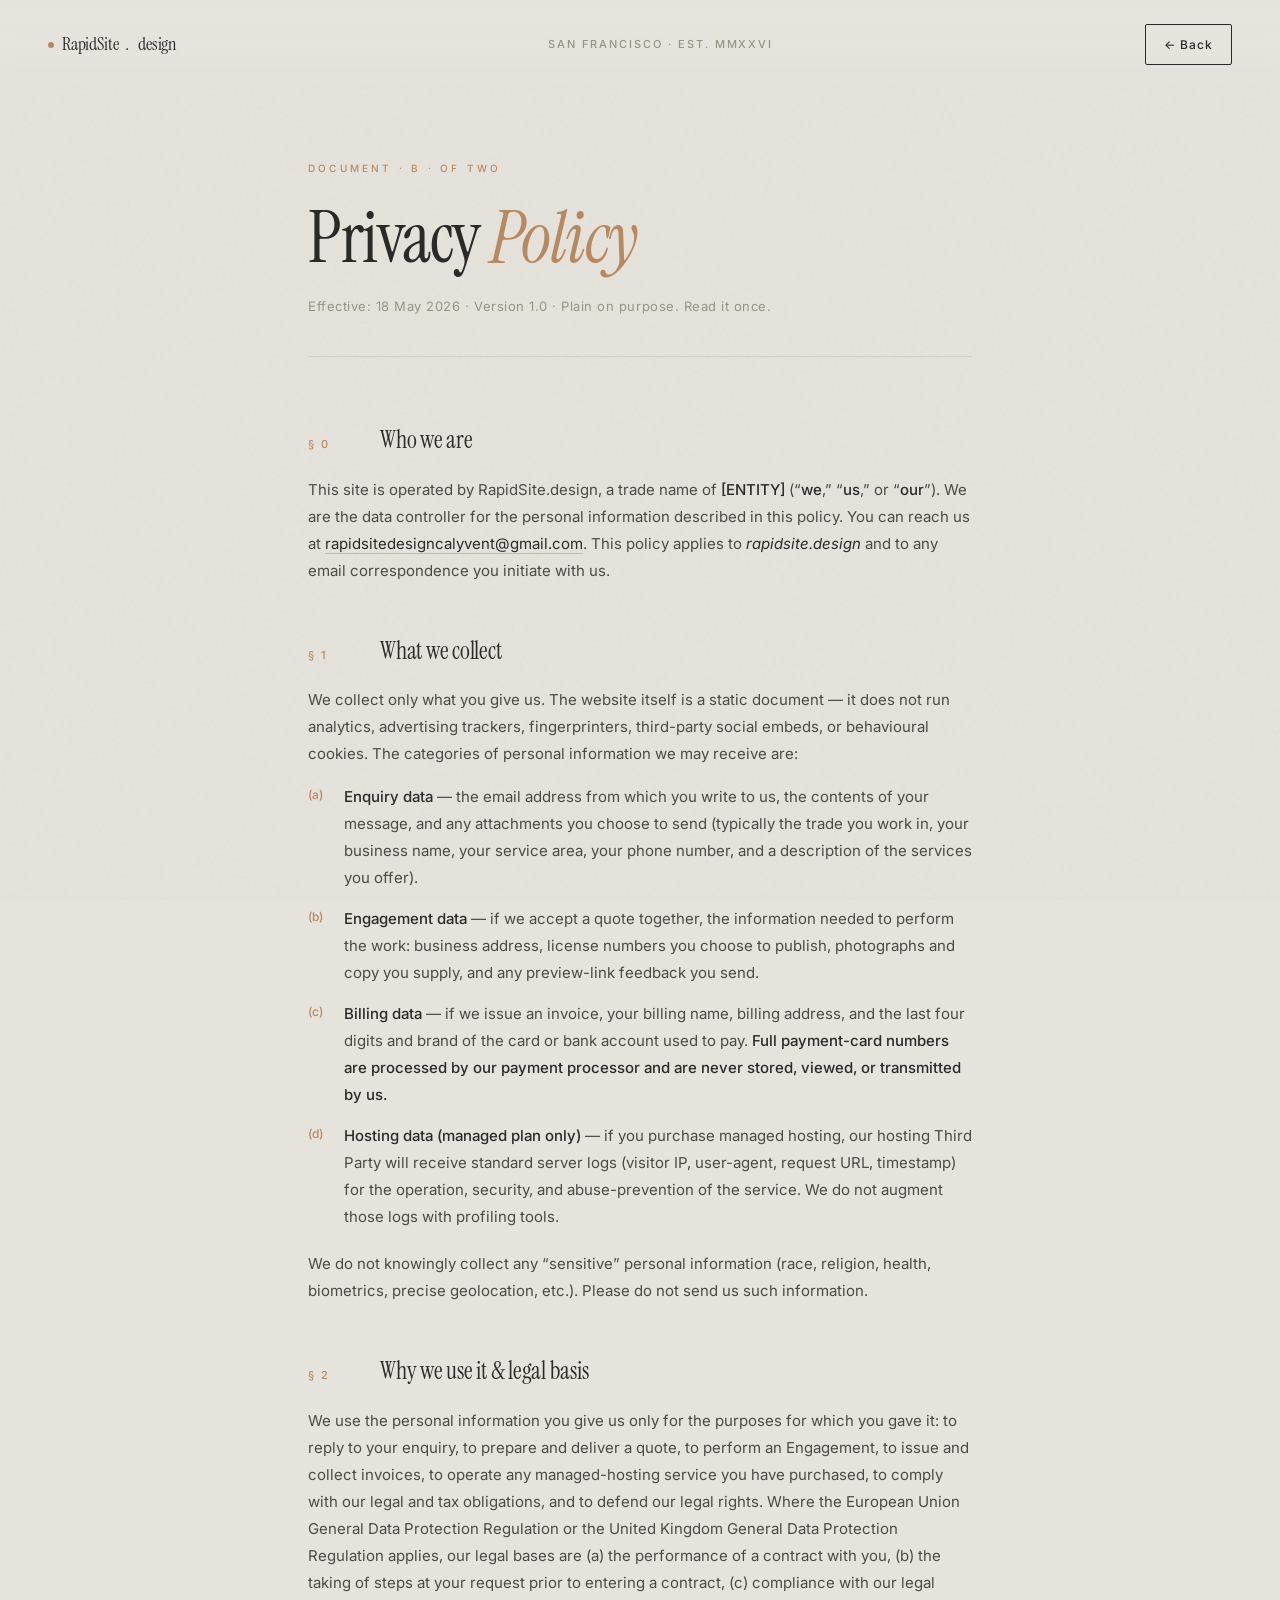
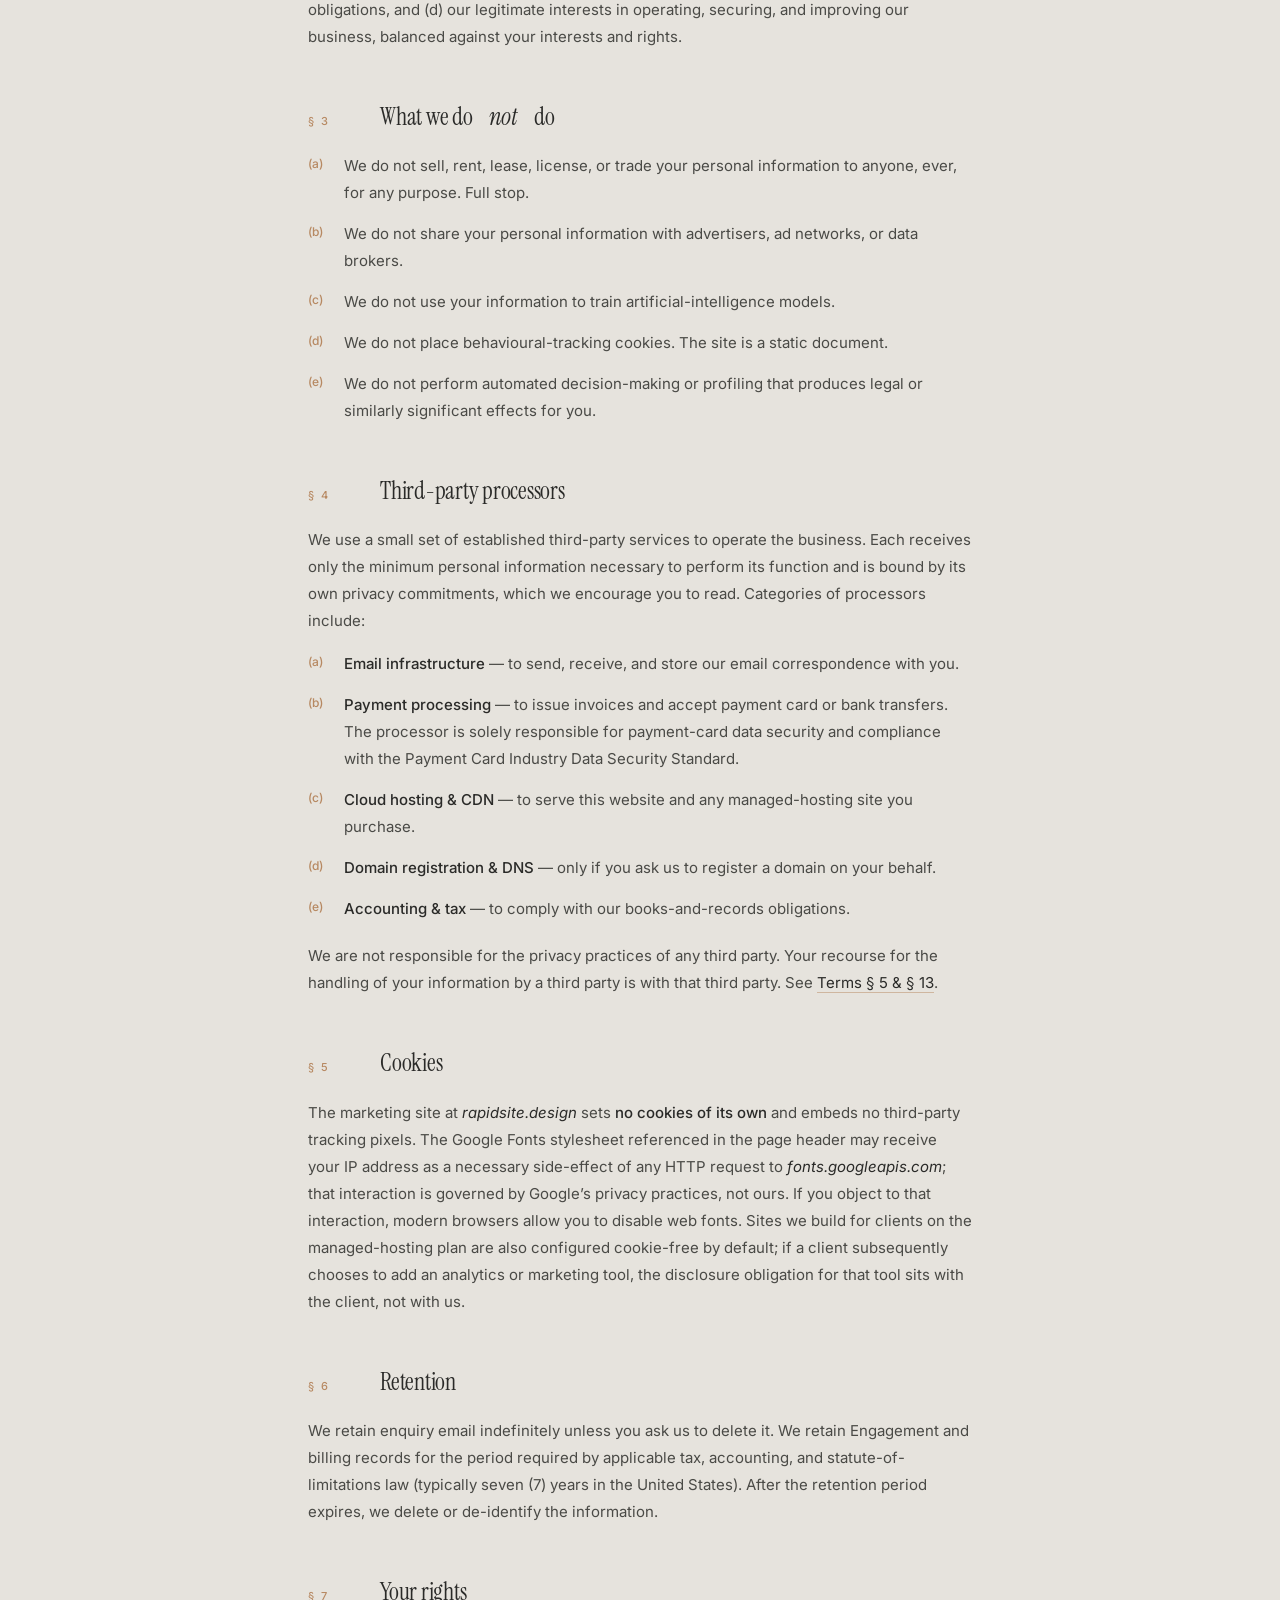
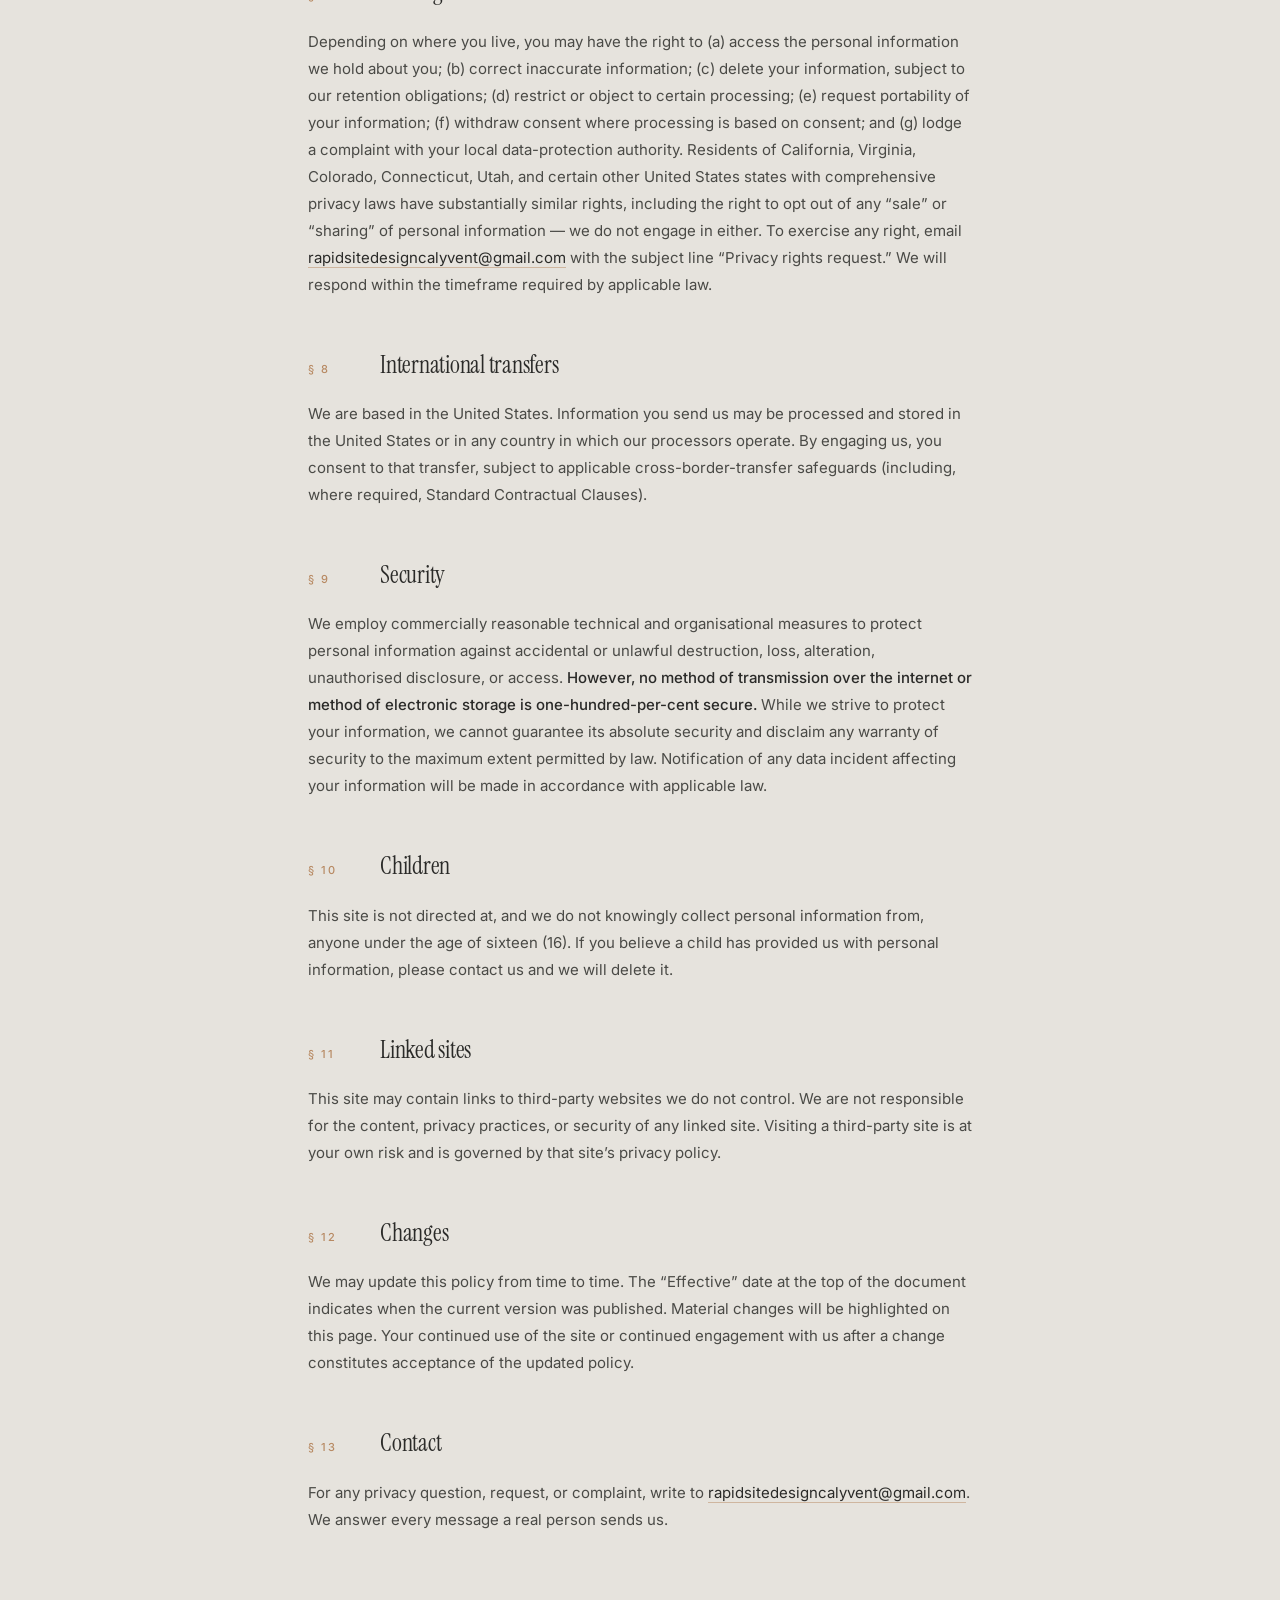
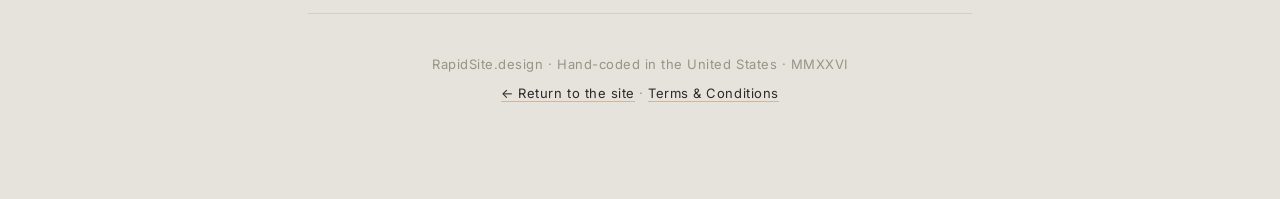
==== commit 7d6eea8b: "Update contact email to rapidsitedesigncalyvent@gmail.com" ====
--- a/privacy.html
+++ b/privacy.html
@@ -27,7 +27,7 @@
 
         <section class="legal-section">
             <h2 class="legal-section-title"><span class="legal-num">&sect; 0</span> Who we are</h2>
-            <p>This site is operated by RapidSite.design, a trade name of <strong>[ENTITY]</strong> (&ldquo;<strong>we</strong>,&rdquo; &ldquo;<strong>us</strong>,&rdquo; or &ldquo;<strong>our</strong>&rdquo;). We are the data controller for the personal information described in this policy. You can reach us at <a href="mailto:contact@rapidsite.design" class="legal-link">contact@rapidsite.design</a>. This policy applies to <em>rapidsite.design</em> and to any email correspondence you initiate with us.</p>
+            <p>This site is operated by RapidSite.design, a trade name of <strong>[ENTITY]</strong> (&ldquo;<strong>we</strong>,&rdquo; &ldquo;<strong>us</strong>,&rdquo; or &ldquo;<strong>our</strong>&rdquo;). We are the data controller for the personal information described in this policy. You can reach us at <a href="mailto:rapidsitedesigncalyvent@gmail.com" class="legal-link">rapidsitedesigncalyvent@gmail.com</a>. This policy applies to <em>rapidsite.design</em> and to any email correspondence you initiate with us.</p>
         </section>
 
         <section class="legal-section">
@@ -83,7 +83,7 @@
 
         <section class="legal-section">
             <h2 class="legal-section-title"><span class="legal-num">&sect; 7</span> Your rights</h2>
-            <p>Depending on where you live, you may have the right to (a) access the personal information we hold about you; (b) correct inaccurate information; (c) delete your information, subject to our retention obligations; (d) restrict or object to certain processing; (e) request portability of your information; (f) withdraw consent where processing is based on consent; and (g) lodge a complaint with your local data-protection authority. Residents of California, Virginia, Colorado, Connecticut, Utah, and certain other United States states with comprehensive privacy laws have substantially similar rights, including the right to opt out of any &ldquo;sale&rdquo; or &ldquo;sharing&rdquo; of personal information &mdash; we do not engage in either. To exercise any right, email <a href="mailto:contact@rapidsite.design?subject=Privacy%20rights%20request" class="legal-link">contact@rapidsite.design</a> with the subject line &ldquo;Privacy rights request.&rdquo; We will respond within the timeframe required by applicable law.</p>
+            <p>Depending on where you live, you may have the right to (a) access the personal information we hold about you; (b) correct inaccurate information; (c) delete your information, subject to our retention obligations; (d) restrict or object to certain processing; (e) request portability of your information; (f) withdraw consent where processing is based on consent; and (g) lodge a complaint with your local data-protection authority. Residents of California, Virginia, Colorado, Connecticut, Utah, and certain other United States states with comprehensive privacy laws have substantially similar rights, including the right to opt out of any &ldquo;sale&rdquo; or &ldquo;sharing&rdquo; of personal information &mdash; we do not engage in either. To exercise any right, email <a href="mailto:rapidsitedesigncalyvent@gmail.com?subject=Privacy%20rights%20request" class="legal-link">rapidsitedesigncalyvent@gmail.com</a> with the subject line &ldquo;Privacy rights request.&rdquo; We will respond within the timeframe required by applicable law.</p>
         </section>
 
         <section class="legal-section">
@@ -113,7 +113,7 @@
 
         <section class="legal-section">
             <h2 class="legal-section-title"><span class="legal-num">&sect; 13</span> Contact</h2>
-            <p>For any privacy question, request, or complaint, write to <a href="mailto:contact@rapidsite.design?subject=Privacy" class="legal-link">contact@rapidsite.design</a>. We answer every message a real person sends us.</p>
+            <p>For any privacy question, request, or complaint, write to <a href="mailto:rapidsitedesigncalyvent@gmail.com?subject=Privacy" class="legal-link">rapidsitedesigncalyvent@gmail.com</a>. We answer every message a real person sends us.</p>
         </section>
 
         <footer class="legal-footer">
